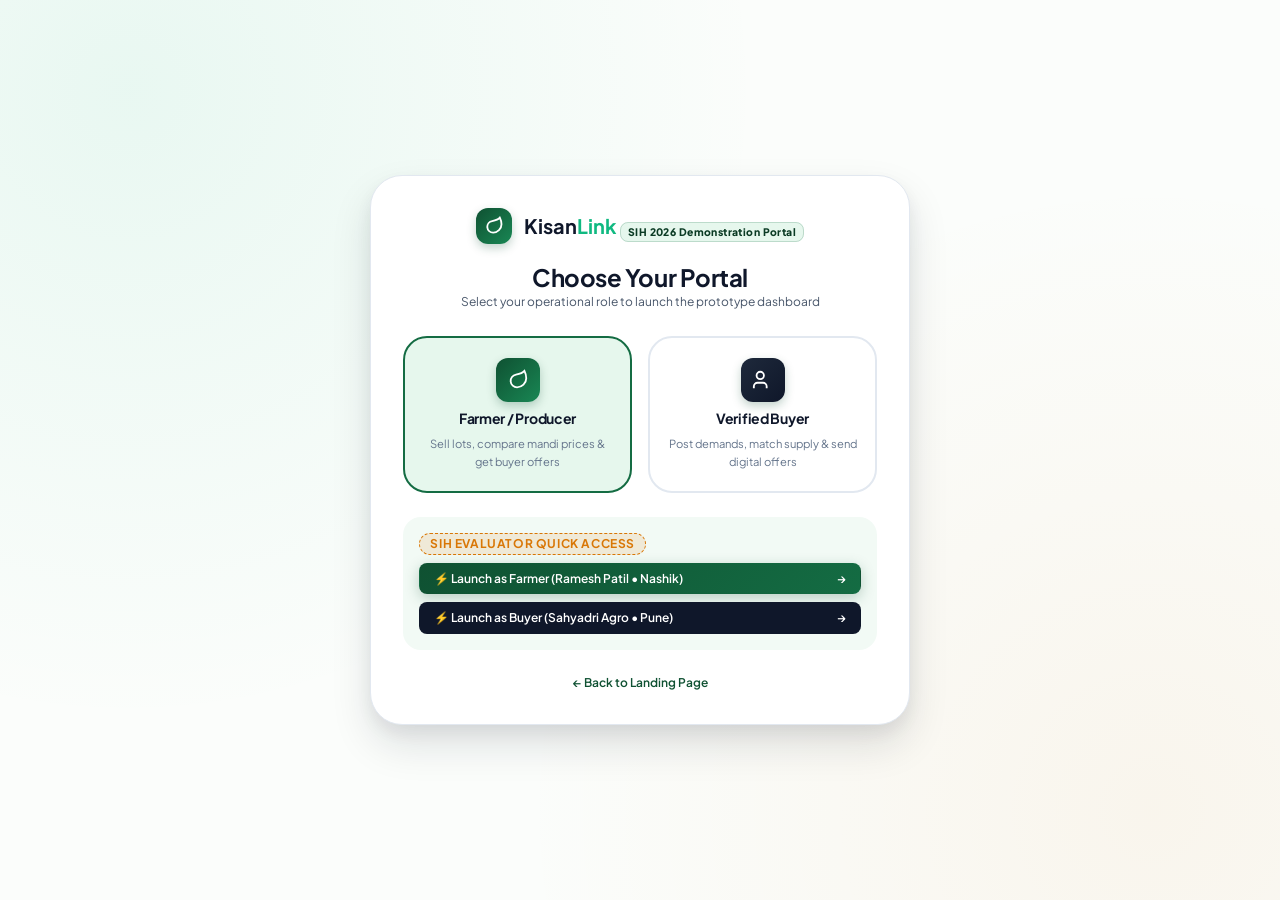
==== frontend/pages/auth.html @ 8001519c "Build farmer and buyer frontend dashboards" ====
<!DOCTYPE html>
<html lang="en">
<head>
  <meta charset="UTF-8">
  <meta name="viewport" content="width=device-width, initial-scale=1.0">
  <meta name="description" content="KisanLink Portal Access — Role Entry and Authentication for Farmers, Buyers, and FPOs.">
  <title>Access Portal — KisanLink | SIH 2026</title>

  <!-- Google Fonts -->
  <link rel="preconnect" href="https://fonts.googleapis.com">
  <link rel="preconnect" href="https://fonts.gstatic.com" crossorigin>
  <link href="https://fonts.googleapis.com/css2?family=JetBrains+Mono:wght@400;600;700&family=Plus+Jakarta+Sans:wght@400;500;600;700;800&display=swap" rel="stylesheet">

  <!-- Core Stylesheets -->
  <link rel="stylesheet" href="../css/style.css">
  <link rel="stylesheet" href="../css/components.css">
  <link rel="stylesheet" href="../css/responsive.css">
  <style>
    .auth-page-wrapper {
      min-height: 100vh;
      display: flex;
      align-items: center;
      justify-content: center;
      padding: var(--space-6);
      background: radial-gradient(circle at 10% 10%, rgba(16, 185, 129, 0.08) 0%, transparent 45%),
                  radial-gradient(circle at 90% 90%, rgba(217, 119, 6, 0.06) 0%, transparent 45%),
                  var(--bg-page);
    }
    .auth-card {
      background-color: #FFFFFF;
      border: 1px solid var(--color-slate-200);
      border-radius: var(--radius-2xl);
      max-width: 540px;
      width: 100%;
      padding: var(--space-8);
      box-shadow: var(--shadow-xl);
    }
    .role-grid-auth {
      display: grid;
      grid-template-columns: 1fr 1fr;
      gap: var(--space-4);
      margin: var(--space-6) 0;
    }
    .role-auth-btn {
      border: 2px solid var(--color-slate-200);
      border-radius: var(--radius-xl);
      padding: var(--space-5) var(--space-4);
      text-align: center;
      cursor: pointer;
      background-color: #FFFFFF;
      transition: all var(--transition-base);
      display: flex;
      flex-direction: column;
      align-items: center;
      gap: var(--space-2);
      text-decoration: none;
      color: inherit;
    }
    .role-auth-btn:hover {
      border-color: var(--color-primary-500);
      background-color: var(--color-primary-50);
      transform: translateY(-2px);
      box-shadow: var(--shadow-sm);
    }
    .role-auth-btn.active {
      border-color: var(--color-primary-600);
      background-color: var(--color-primary-100);
    }
  </style>
</head>
<body>

  <div class="auth-page-wrapper">
    <div class="auth-card">
      <div class="text-center" style="margin-bottom: var(--space-6);">
        <a href="../index.html" class="brand-logo" style="justify-content: center; margin-bottom: var(--space-2);">
          <div class="brand-icon-wrapper" style="width: 36px; height: 36px;">
            <svg width="20" height="20" viewBox="0 0 24 24" fill="none" stroke="currentColor" stroke-width="2.2">
              <path d="M11 20A7 7 0 0 1 9.8 6.1C15.5 5 17 4.48 19 2c1 2 2 4.18 2 8 0 5.5-4.78 10-10 10Z"/>
            </svg>
          </div>
          <span>Kisan<span class="text-emerald">Link</span></span>
        </a>
        <span class="brand-badge">SIH 2026 Demonstration Portal</span>
        <h1 style="font-size: var(--text-2xl); font-weight: var(--weight-bold); margin-top: var(--space-3);">Choose Your Portal</h1>
        <p style="font-size: var(--text-xs); color: var(--color-slate-600);">Select your operational role to launch the prototype dashboard</p>
      </div>

      <div class="role-grid-auth">
        <!-- Farmer Role -->
        <a href="farmer.html" class="role-auth-btn active">
          <div class="brand-icon-wrapper" style="width: 44px; height: 44px;">
            <svg width="22" height="22" viewBox="0 0 24 24" fill="none" stroke="currentColor" stroke-width="2">
              <path d="M11 20A7 7 0 0 1 9.8 6.1C15.5 5 17 4.48 19 2c1 2 2 4.18 2 8 0 5.5-4.78 10-10 10Z"/>
            </svg>
          </div>
          <h3 style="font-size: var(--text-sm); font-weight: var(--weight-bold);">Farmer / Producer</h3>
          <p style="font-size: 0.7rem; color: var(--color-slate-500);">Sell lots, compare mandi prices & get buyer offers</p>
        </a>

        <!-- Buyer Role -->
        <a href="buyer.html" class="role-auth-btn">
          <div class="brand-icon-wrapper" style="width: 44px; height: 44px; background: linear-gradient(135deg, #1E293B 0%, #0F172A 100%);">
            <svg width="22" height="22" viewBox="0 0 24 24" fill="none" stroke="currentColor" stroke-width="2">
              <path d="M16 21v-2a4 4 0 0 0-4-4H6a4 4 0 0 0-4 4v2"/>
              <circle cx="9" cy="7" r="4"/>
            </svg>
          </div>
          <h3 style="font-size: var(--text-sm); font-weight: var(--weight-bold);">Verified Buyer</h3>
          <p style="font-size: 0.7rem; color: var(--color-slate-500);">Post demands, match supply & send digital offers</p>
        </a>
      </div>

      <!-- Quick Demo Access Banner -->
      <div style="background-color: var(--color-primary-50); border: 1px solid var(--color-primary-200); border-radius: var(--radius-lg); padding: var(--space-4); margin-bottom: var(--space-6);">
        <div class="flex items-center gap-2" style="margin-bottom: var(--space-2);">
          <span class="badge badge-demo">SIH Evaluator Quick Access</span>
        </div>
        <div class="flex flex-col gap-2">
          <a href="farmer.html" class="btn btn-primary btn-sm" style="width: 100%; justify-content: space-between;">
            <span>⚡ Launch as Farmer (Ramesh Patil • Nashik)</span>
            <span>→</span>
          </a>
          <a href="buyer.html" class="btn btn-secondary btn-sm" style="width: 100%; justify-content: space-between;">
            <span>⚡ Launch as Buyer (Sahyadri Agro • Pune)</span>
            <span>→</span>
          </a>
        </div>
      </div>

      <div class="text-center" style="font-size: var(--text-xs); color: var(--color-slate-500);">
        <a href="../index.html" style="color: var(--color-primary-700); font-weight: var(--weight-semibold);">← Back to Landing Page</a>
      </div>
    </div>
  </div>

</body>
</html>
---- frontend/css/style.css ----
/* ==========================================================================
   KISANLINK DESIGN SYSTEM & GLOBAL STYLES
   SIH 2026 — PS SIH26132: Market Linkages & Price Discovery
   A modern, accessible, and high-performance AgriTech design system
   ========================================================================== */

/* --------------------------------------------------------------------------
   1. CSS Custom Properties / Design Tokens
   -------------------------------------------------------------------------- */
:root {
  /* Brand Palette: Deep Forest, Vibrant Emerald & Agri Accents */
  --color-primary-900: #062416;
  --color-primary-800: #0B3B24;
  --color-primary-700: #0F5132;
  --color-primary-600: #146C43;
  --color-primary-500: #198754;
  --color-primary-400: #2BB673;
  --color-primary-300: #6EE7B7;
  --color-primary-100: #E6F7ED;
  --color-primary-50:  #F2FAF5;

  /* Accent & Status Colors */
  --color-accent-emerald: #10B981;
  --color-accent-leaf: #34D399;
  --color-accent-amber: #D97706;
  --color-accent-amber-light: #FEF3C7;
  --color-accent-sky: #0284C7;
  --color-accent-sky-light: #E0F2FE;
  --color-accent-rose: #E11D48;
  --color-accent-rose-light: #FFE4E6;

  /* Neutrals & Slate Scale */
  --color-slate-950: #0A0F1D;
  --color-slate-900: #0F172A;
  --color-slate-800: #1E293B;
  --color-slate-700: #334155;
  --color-slate-600: #475569;
  --color-slate-500: #64748B;
  --color-slate-400: #94A3B8;
  --color-slate-300: #CBD5E1;
  --color-slate-200: #E2E8F0;
  --color-slate-100: #F1F5F9;
  --color-slate-50:  #F8FAFC;

  /* Backgrounds & Surfaces */
  --bg-page: #FBFDFB;
  --bg-surface: #FFFFFF;
  --bg-surface-subtle: #F4F7F4;
  --bg-surface-elevated: #FFFFFF;
  --bg-dark-hero: #071D13;
  --bg-dark-card: #0D2C1E;

  /* Typography */
  --font-sans: 'Plus Jakarta Sans', 'Inter', -apple-system, BlinkMacSystemFont, 'Segoe UI', Roboto, sans-serif;
  --font-mono: 'JetBrains Mono', 'Fira Code', 'Courier New', monospace;

  /* Type Scale */
  --text-xs:   0.75rem;     /* 12px */
  --text-sm:   0.875rem;    /* 14px */
  --text-base: 1rem;        /* 16px */
  --text-lg:   1.125rem;    /* 18px */
  --text-xl:   1.25rem;     /* 20px */
  --text-2xl:  1.5rem;      /* 24px */
  --text-3xl:  1.875rem;    /* 30px */
  --text-4xl:  2.25rem;     /* 36px */
  --text-5xl:  3rem;        /* 48px */
  --text-6xl:  3.75rem;     /* 60px */

  /* Line Heights */
  --leading-tight: 1.15;
  --leading-snug: 1.3;
  --leading-normal: 1.5;
  --leading-relaxed: 1.65;

  /* Font Weights */
  --weight-regular: 400;
  --weight-medium: 500;
  --weight-semibold: 600;
  --weight-bold: 700;
  --weight-extrabold: 800;

  /* Spacing Scale */
  --space-1: 0.25rem;  /* 4px */
  --space-2: 0.5rem;   /* 8px */
  --space-3: 0.75rem;  /* 12px */
  --space-4: 1rem;     /* 16px */
  --space-5: 1.25rem;  /* 20px */
  --space-6: 1.5rem;   /* 24px */
  --space-8: 2rem;     /* 32px */
  --space-10: 2.5rem;  /* 40px */
  --space-12: 3rem;    /* 48px */
  --space-16: 4rem;    /* 64px */
  --space-20: 5rem;    /* 80px */
  --space-24: 6rem;    /* 96px */

  /* Border Radii */
  --radius-xs: 4px;
  --radius-sm: 8px;
  --radius-md: 12px;
  --radius-lg: 18px;
  --radius-xl: 24px;
  --radius-2xl: 32px;
  --radius-full: 9999px;

  /* Elevation & Shadows */
  --shadow-xs: 0 1px 2px rgba(15, 23, 42, 0.04);
  --shadow-sm: 0 2px 4px rgba(15, 23, 42, 0.06), 0 1px 2px rgba(15, 23, 42, 0.04);
  --shadow-md: 0 4px 12px rgba(15, 23, 42, 0.08), 0 2px 4px rgba(15, 23, 42, 0.04);
  --shadow-lg: 0 12px 28px rgba(15, 23, 42, 0.09), 0 4px 10px rgba(15, 23, 42, 0.05);
  --shadow-xl: 0 20px 40px rgba(15, 23, 42, 0.12), 0 8px 16px rgba(15, 23, 42, 0.06);
  --shadow-glow: 0 0 25px rgba(16, 185, 129, 0.22);
  --shadow-glow-amber: 0 0 25px rgba(217, 119, 6, 0.2);

  /* Transitions */
  --transition-fast: 150ms cubic-bezier(0.4, 0, 0.2, 1);
  --transition-base: 250ms cubic-bezier(0.4, 0, 0.2, 1);
  --transition-smooth: 350ms cubic-bezier(0.16, 1, 0.3, 1);
  --transition-spring: 500ms cubic-bezier(0.34, 1.56, 0.64, 1);

  /* Layout */
  --container-max-w: 1240px;
  --nav-height: 76px;
}

/* --------------------------------------------------------------------------
   2. Modern Reset & Box Sizing
   -------------------------------------------------------------------------- */
*, *::before, *::after {
  box-sizing: border-box;
  margin: 0;
  padding: 0;
}

html {
  font-size: 16px;
  scroll-behavior: smooth;
  -webkit-text-size-adjust: 100%;
  -webkit-font-smoothing: antialiased;
  -moz-osx-font-smoothing: grayscale;
}

body {
  font-family: var(--font-sans);
  font-size: var(--text-base);
  line-height: var(--leading-normal);
  color: var(--color-slate-800);
  background-color: var(--bg-page);
  min-height: 100vh;
  overflow-x: hidden;
  position: relative;
}

/* --------------------------------------------------------------------------
   3. Accessible Typography
   -------------------------------------------------------------------------- */
h1, h2, h3, h4, h5, h6 {
  font-family: var(--font-sans);
  font-weight: var(--weight-bold);
  color: var(--color-slate-900);
  line-height: var(--leading-tight);
  letter-spacing: -0.02em;
}

h1 { font-size: clamp(2.25rem, 4vw + 1rem, 3.75rem); }
h2 { font-size: clamp(1.75rem, 3vw + 0.5rem, 2.5rem); }
h3 { font-size: clamp(1.35rem, 2vw + 0.3rem, 1.75rem); }
h4 { font-size: var(--text-xl); }
h5 { font-size: var(--text-lg); }
h6 { font-size: var(--text-base); }

p {
  color: var(--color-slate-600);
  line-height: var(--leading-relaxed);
}

a {
  color: var(--color-primary-700);
  text-decoration: none;
  transition: color var(--transition-fast);
}

a:hover {
  color: var(--color-primary-500);
}

img, svg {
  display: block;
  max-width: 100%;
  height: auto;
}

button, input, select, textarea {
  font: inherit;
  color: inherit;
}

button {
  cursor: pointer;
  border: none;
  background: none;
}

ul, ol {
  list-style: none;
}

/* --------------------------------------------------------------------------
   4. Layout Primitives
   -------------------------------------------------------------------------- */
.container {
  width: 100%;
  max-width: var(--container-max-w);
  margin-left: auto;
  margin-right: auto;
  padding-left: var(--space-6);
  padding-right: var(--space-6);
}

.section {
  padding-top: var(--space-20);
  padding-bottom: var(--space-20);
  position: relative;
}

.section-header {
  text-align: center;
  max-width: 680px;
  margin: 0 auto var(--space-12) auto;
}

.section-header.text-left {
  text-align: left;
  margin-left: 0;
}

.section-tag {
  display: inline-flex;
  align-items: center;
  gap: var(--space-2);
  padding: 0.35rem 0.85rem;
  background-color: var(--color-primary-100);
  color: var(--color-primary-800);
  font-size: var(--text-xs);
  font-weight: var(--weight-bold);
  text-transform: uppercase;
  letter-spacing: 0.08em;
  border-radius: var(--radius-full);
  margin-bottom: var(--space-3);
  border: 1px solid rgba(20, 108, 67, 0.15);
}

.section-title {
  margin-bottom: var(--space-4);
  color: var(--color-slate-900);
}

.section-subtitle {
  font-size: var(--text-lg);
  color: var(--color-slate-600);
  line-height: var(--leading-relaxed);
}

/* --------------------------------------------------------------------------
   5. Utility Helpers & Grid Systems
   -------------------------------------------------------------------------- */
.flex { display: flex; }
.inline-flex { display: inline-flex; }
.flex-col { flex-direction: column; }
.items-center { align-items: center; }
.items-start { align-items: flex-start; }
.justify-between { justify-content: space-between; }
.justify-center { justify-content: center; }
.justify-end { justify-content: flex-end; }
.flex-wrap { flex-wrap: wrap; }
.gap-1 { gap: var(--space-1); }
.gap-2 { gap: var(--space-2); }
.gap-3 { gap: var(--space-3); }
.gap-4 { gap: var(--space-4); }
.gap-6 { gap: var(--space-6); }
.gap-8 { gap: var(--space-8); }

.grid { display: grid; }
.grid-cols-2 { grid-template-columns: repeat(2, minmax(0, 1fr)); }
.grid-cols-3 { grid-template-columns: repeat(3, minmax(0, 1fr)); }
.grid-cols-4 { grid-template-columns: repeat(4, minmax(0, 1fr)); }

.text-center { text-align: center; }
.text-left { text-align: left; }
.text-right { text-align: right; }

.font-mono { font-family: var(--font-mono); }
.font-medium { font-weight: var(--weight-medium); }
.font-semibold { font-weight: var(--weight-semibold); }
.font-bold { font-weight: var(--weight-bold); }

.text-emerald { color: var(--color-accent-emerald); }
.text-amber { color: var(--color-accent-amber); }
.text-sky { color: var(--color-accent-sky); }
.text-slate { color: var(--color-slate-500); }
.text-primary { color: var(--color-primary-700); }

.sr-only {
  position: absolute;
  width: 1px;
  height: 1px;
  padding: 0;
  margin: -1px;
  overflow: hidden;
  clip: rect(0, 0, 0, 0);
  white-space: nowrap;
  border-width: 0;
}

/* --------------------------------------------------------------------------
   6. Animation & Reveal Utilities
   -------------------------------------------------------------------------- */
.reveal-init {
  opacity: 0;
  transform: translateY(24px);
  transition: opacity 0.65s cubic-bezier(0.16, 1, 0.3, 1), transform 0.65s cubic-bezier(0.16, 1, 0.3, 1);
}

.reveal-visible {
  opacity: 1;
  transform: translateY(0);
}

.reveal-delay-1 { transition-delay: 100ms; }
.reveal-delay-2 { transition-delay: 200ms; }
.reveal-delay-3 { transition-delay: 300ms; }
.reveal-delay-4 { transition-delay: 400ms; }

/* Pulse Indicator */
.pulse-dot {
  width: 8px;
  height: 8px;
  border-radius: 50%;
  background-color: var(--color-accent-emerald);
  position: relative;
  display: inline-block;
}

.pulse-dot::after {
  content: '';
  position: absolute;
  top: -3px;
  left: -3px;
  right: -3px;
  bottom: -3px;
  border-radius: 50%;
  background-color: var(--color-accent-emerald);
  opacity: 0.5;
  animation: pulseAnimation 2s infinite ease-out;
}

@keyframes pulseAnimation {
  0% { transform: scale(1); opacity: 0.6; }
  70% { transform: scale(2.2); opacity: 0; }
  100% { transform: scale(2.2); opacity: 0; }
}

/* Background Atmospheric Gradients */
.bg-gradient-subtle {
  background: radial-gradient(circle at 10% 10%, rgba(16, 185, 129, 0.05) 0%, transparent 40%),
              radial-gradient(circle at 90% 80%, rgba(217, 119, 6, 0.04) 0%, transparent 40%),
              var(--bg-page);
}

.bg-dark-pattern {
  background-color: var(--bg-dark-hero);
  background-image: 
    radial-gradient(circle at 20% 30%, rgba(16, 185, 129, 0.12) 0%, transparent 50%),
    radial-gradient(circle at 80% 70%, rgba(43, 182, 115, 0.08) 0%, transparent 50%),
    linear-gradient(180deg, rgba(7, 29, 19, 0.95) 0%, rgba(6, 36, 22, 1) 100%);
  color: #FFFFFF;
}

/* --------------------------------------------------------------------------
   7. Accessibility: Reduced Motion
   -------------------------------------------------------------------------- */
@media (prefers-reduced-motion: reduce) {
  *, *::before, *::after {
    animation-duration: 0.01ms !important;
    animation-iteration-count: 1 !important;
    transition-duration: 0.01ms !important;
    scroll-behavior: auto !important;
  }
  .reveal-init {
    opacity: 1 !important;
    transform: none !important;
  }
}
---- frontend/css/components.css ----
/* ==========================================================================
   KISANLINK COMPONENT STYLES
   SIH 2026 — PS SIH26132: Market Linkages & Price Discovery
   Premium AgriTech Components: Cards, Buttons, Tables, Accordions, Toasts
   ========================================================================== */

/* --------------------------------------------------------------------------
   1. Navigation Bar
   -------------------------------------------------------------------------- */
.navbar-header {
  position: fixed;
  top: 0;
  left: 0;
  right: 0;
  height: var(--nav-height);
  background-color: rgba(251, 253, 251, 0.88);
  backdrop-filter: blur(12px);
  -webkit-backdrop-filter: blur(12px);
  border-bottom: 1px solid rgba(15, 23, 42, 0.06);
  z-index: 1000;
  transition: all var(--transition-base);
}

.navbar-header.scrolled {
  background-color: rgba(255, 255, 255, 0.96);
  box-shadow: var(--shadow-sm);
  border-bottom-color: rgba(15, 23, 42, 0.08);
}

.nav-container {
  display: flex;
  align-items: center;
  justify-content: space-between;
  height: 100%;
}

.brand-logo {
  display: inline-flex;
  align-items: center;
  gap: var(--space-3);
  text-decoration: none;
  font-weight: var(--weight-bold);
  font-size: var(--text-xl);
  color: var(--color-slate-900);
}

.brand-icon-wrapper {
  width: 40px;
  height: 40px;
  border-radius: var(--radius-md);
  background: linear-gradient(135deg, var(--color-primary-700) 0%, var(--color-primary-500) 100%);
  display: flex;
  align-items: center;
  justify-content: center;
  color: #FFFFFF;
  box-shadow: 0 4px 10px rgba(15, 81, 50, 0.25);
}

.brand-badge {
  font-size: 0.65rem;
  font-weight: var(--weight-extrabold);
  padding: 0.15rem 0.45rem;
  background-color: var(--color-primary-100);
  color: var(--color-primary-800);
  border-radius: var(--radius-sm);
  letter-spacing: 0.04em;
  border: 1px solid rgba(20, 108, 67, 0.2);
}

.nav-links {
  display: flex;
  align-items: center;
  gap: var(--space-8);
}

.nav-link {
  font-size: var(--text-sm);
  font-weight: var(--weight-medium);
  color: var(--color-slate-700);
  padding: var(--space-2) 0;
  position: relative;
  transition: color var(--transition-fast);
}

.nav-link:hover,
.nav-link.active {
  color: var(--color-primary-700);
}

.nav-link.active::after {
  content: '';
  position: absolute;
  bottom: -2px;
  left: 0;
  right: 0;
  height: 2px;
  background-color: var(--color-primary-600);
  border-radius: var(--radius-full);
}

.nav-actions {
  display: flex;
  align-items: center;
  gap: var(--space-3);
}

.nav-toggle-btn {
  display: none;
  width: 42px;
  height: 42px;
  border-radius: var(--radius-sm);
  background-color: var(--color-slate-100);
  color: var(--color-slate-800);
  align-items: center;
  justify-content: center;
}

/* --------------------------------------------------------------------------
   2. Buttons
   -------------------------------------------------------------------------- */
.btn {
  display: inline-flex;
  align-items: center;
  justify-content: center;
  gap: var(--space-2);
  font-family: var(--font-sans);
  font-size: var(--text-sm);
  font-weight: var(--weight-semibold);
  padding: 0.65rem 1.35rem;
  border-radius: var(--radius-md);
  text-decoration: none;
  transition: all var(--transition-base);
  line-height: 1.25;
  white-space: nowrap;
  border: 1px solid transparent;
}

.btn:focus-visible {
  outline: 2px solid var(--color-primary-500);
  outline-offset: 2px;
}

.btn-primary {
  background: linear-gradient(135deg, var(--color-primary-700) 0%, var(--color-primary-600) 100%);
  color: #FFFFFF;
  box-shadow: 0 4px 14px rgba(15, 81, 50, 0.25);
}

.btn-primary:hover {
  background: linear-gradient(135deg, var(--color-primary-600) 0%, var(--color-primary-500) 100%);
  color: #FFFFFF;
  transform: translateY(-1px);
  box-shadow: 0 6px 18px rgba(15, 81, 50, 0.32);
}

.btn-secondary {
  background-color: var(--color-slate-900);
  color: #FFFFFF;
}

.btn-secondary:hover {
  background-color: var(--color-slate-800);
  color: #FFFFFF;
  transform: translateY(-1px);
}

.btn-outline {
  background-color: transparent;
  border-color: var(--color-slate-300);
  color: var(--color-slate-800);
}

.btn-outline:hover {
  border-color: var(--color-primary-600);
  color: var(--color-primary-700);
  background-color: var(--color-primary-50);
}

.btn-outline-white {
  background-color: rgba(255, 255, 255, 0.08);
  border-color: rgba(255, 255, 255, 0.25);
  color: #FFFFFF;
}

.btn-outline-white:hover {
  background-color: rgba(255, 255, 255, 0.18);
  border-color: #FFFFFF;
  color: #FFFFFF;
}

.btn-ghost {
  background-color: transparent;
  color: var(--color-primary-700);
  padding: 0.5rem 0.75rem;
}

.btn-ghost:hover {
  background-color: var(--color-primary-50);
  color: var(--color-primary-800);
}

.btn-lg {
  font-size: var(--text-base);
  padding: 0.85rem 1.75rem;
  border-radius: var(--radius-lg);
}

.btn-sm {
  font-size: var(--text-xs);
  padding: 0.45rem 0.85rem;
  border-radius: var(--radius-sm);
}

.btn-icon {
  width: 36px;
  height: 36px;
  padding: 0;
  border-radius: var(--radius-sm);
}

/* --------------------------------------------------------------------------
   3. Badges, Tags & Chips
   -------------------------------------------------------------------------- */
.badge {
  display: inline-flex;
  align-items: center;
  gap: var(--space-1);
  font-size: var(--text-xs);
  font-weight: var(--weight-semibold);
  padding: 0.25rem 0.65rem;
  border-radius: var(--radius-full);
  line-height: 1;
}

.badge-success {
  background-color: var(--color-primary-100);
  color: var(--color-primary-800);
  border: 1px solid rgba(20, 108, 67, 0.2);
}

.badge-amber {
  background-color: var(--color-accent-amber-light);
  color: #92400E;
  border: 1px solid rgba(217, 119, 6, 0.25);
}

.badge-sky {
  background-color: var(--color-accent-sky-light);
  color: #0369A1;
  border: 1px solid rgba(2, 132, 199, 0.25);
}

.badge-slate {
  background-color: var(--color-slate-100);
  color: var(--color-slate-700);
  border: 1px solid var(--color-slate-200);
}

.badge-demo {
  background-color: rgba(217, 119, 6, 0.12);
  color: var(--color-accent-amber);
  border: 1px dashed var(--color-accent-amber);
  font-weight: var(--weight-bold);
  text-transform: uppercase;
  letter-spacing: 0.05em;
}

.badge-verified {
  background-color: rgba(16, 185, 129, 0.12);
  color: var(--color-primary-700);
  border: 1px solid rgba(16, 185, 129, 0.3);
}

/* --------------------------------------------------------------------------
   4. Surface Cards
   -------------------------------------------------------------------------- */
.card-surface {
  background-color: var(--bg-surface);
  border-radius: var(--radius-lg);
  border: 1px solid var(--color-slate-200);
  padding: var(--space-6);
  box-shadow: var(--shadow-sm);
  transition: transform var(--transition-base), box-shadow var(--transition-base), border-color var(--transition-base);
}

.card-surface:hover {
  box-shadow: var(--shadow-md);
  border-color: var(--color-slate-300);
}

.card-elevated {
  background-color: var(--bg-surface);
  border-radius: var(--radius-xl);
  border: 1px solid rgba(15, 23, 42, 0.06);
  padding: var(--space-8);
  box-shadow: var(--shadow-lg);
}

.card-dark {
  background-color: var(--bg-dark-card);
  border-radius: var(--radius-xl);
  border: 1px solid rgba(255, 255, 255, 0.1);
  padding: var(--space-8);
  color: #FFFFFF;
}

/* --------------------------------------------------------------------------
   5. Hero Section & Interactive Flow Visual
   -------------------------------------------------------------------------- */
.hero-section {
  padding-top: calc(var(--nav-height) + var(--space-12));
  padding-bottom: var(--space-16);
  position: relative;
  overflow: hidden;
}

.hero-grid {
  display: grid;
  grid-template-columns: 1.15fr 0.85fr;
  gap: var(--space-10);
  align-items: center;
}

.hero-content {
  max-width: 640px;
}

.hero-pill {
  display: inline-flex;
  align-items: center;
  gap: var(--space-2);
  padding: 0.35rem 0.95rem;
  background-color: var(--color-primary-100);
  color: var(--color-primary-800);
  border-radius: var(--radius-full);
  font-size: var(--text-xs);
  font-weight: var(--weight-bold);
  margin-bottom: var(--space-6);
  border: 1px solid rgba(20, 108, 67, 0.2);
}

.hero-title {
  font-size: clamp(2.4rem, 4vw + 0.5rem, 3.6rem);
  font-weight: var(--weight-extrabold);
  line-height: 1.12;
  color: var(--color-slate-950);
  margin-bottom: var(--space-5);
  letter-spacing: -0.03em;
}

.hero-title-highlight {
  background: linear-gradient(135deg, var(--color-primary-700) 0%, var(--color-accent-emerald) 100%);
  -webkit-background-clip: text;
  -webkit-text-fill-color: transparent;
}

.hero-desc {
  font-size: var(--text-lg);
  color: var(--color-slate-600);
  line-height: var(--leading-relaxed);
  margin-bottom: var(--space-8);
}

.hero-cta-group {
  display: flex;
  align-items: center;
  gap: var(--space-4);
  flex-wrap: wrap;
  margin-bottom: var(--space-8);
}

.hero-badges-group {
  display: flex;
  align-items: center;
  gap: var(--space-6);
  padding-top: var(--space-6);
  border-top: 1px solid var(--color-slate-200);
}

.hero-badge-item {
  display: flex;
  align-items: center;
  gap: var(--space-2);
  font-size: var(--text-xs);
  color: var(--color-slate-600);
  font-weight: var(--weight-medium);
}

/* Value Chain Flow Visual in Hero */
.hero-visual-card {
  background: linear-gradient(180deg, #FFFFFF 0%, #F9FAF7 100%);
  border: 1px solid var(--color-slate-200);
  border-radius: var(--radius-2xl);
  padding: var(--space-6);
  box-shadow: var(--shadow-xl);
  position: relative;
}

.flow-node-list {
  display: flex;
  flex-direction: column;
  gap: var(--space-3);
  position: relative;
}

.flow-node-list::before {
  content: '';
  position: absolute;
  left: 27px;
  top: 36px;
  bottom: 36px;
  width: 2px;
  background: repeating-linear-gradient(to bottom, var(--color-primary-400), var(--color-primary-400) 6px, transparent 6px, transparent 12px);
  z-index: 1;
}

.flow-node-item {
  display: flex;
  align-items: flex-start;
  gap: var(--space-4);
  padding: var(--space-3) var(--space-4);
  background-color: #FFFFFF;
  border-radius: var(--radius-md);
  border: 1px solid var(--color-slate-200);
  position: relative;
  z-index: 2;
  transition: transform var(--transition-base), border-color var(--transition-base), box-shadow var(--transition-base);
}

.flow-node-item:hover,
.flow-node-item.node-active {
  border-color: var(--color-primary-500);
  box-shadow: 0 4px 12px rgba(15, 81, 50, 0.1);
  transform: translateX(4px);
}

.flow-node-icon {
  width: 38px;
  height: 38px;
  border-radius: 50%;
  background-color: var(--color-primary-100);
  color: var(--color-primary-700);
  display: flex;
  align-items: center;
  justify-content: center;
  flex-shrink: 0;
  font-weight: var(--weight-bold);
  font-size: var(--text-sm);
}

.flow-node-item.node-active .flow-node-icon {
  background: linear-gradient(135deg, var(--color-primary-700) 0%, var(--color-primary-500) 100%);
  color: #FFFFFF;
}

.flow-node-text h4 {
  font-size: var(--text-sm);
  font-weight: var(--weight-bold);
  color: var(--color-slate-900);
  margin-bottom: 2px;
}

.flow-node-text p {
  font-size: var(--text-xs);
  color: var(--color-slate-500);
  line-height: var(--leading-normal);
}

/* --------------------------------------------------------------------------
   6. Live Commodity Demo Ticker
   -------------------------------------------------------------------------- */
.ticker-wrapper {
  background-color: var(--color-slate-900);
  color: #FFFFFF;
  padding: var(--space-3) 0;
  border-top: 1px solid rgba(255, 255, 255, 0.08);
  border-bottom: 1px solid rgba(255, 255, 255, 0.08);
  overflow: hidden;
}

.ticker-inner {
  display: flex;
  align-items: center;
  justify-content: space-between;
  gap: var(--space-6);
  flex-wrap: wrap;
}

.ticker-label {
  display: flex;
  align-items: center;
  gap: var(--space-2);
  font-size: var(--text-xs);
  font-weight: var(--weight-bold);
  text-transform: uppercase;
  letter-spacing: 0.06em;
  color: var(--color-primary-300);
}

.ticker-items {
  display: flex;
  align-items: center;
  gap: var(--space-6);
  flex-wrap: wrap;
}

.ticker-item {
  display: flex;
  align-items: center;
  gap: var(--space-2);
  font-size: var(--text-xs);
  color: var(--color-slate-300);
}

.ticker-crop {
  font-weight: var(--weight-semibold);
  color: #FFFFFF;
}

.ticker-price {
  font-family: var(--font-mono);
  font-weight: var(--weight-bold);
  color: var(--color-accent-leaf);
}

.ticker-badge {
  font-size: 0.65rem;
  padding: 0.1rem 0.4rem;
  background-color: rgba(255, 255, 255, 0.1);
  border-radius: var(--radius-xs);
  color: var(--color-slate-400);
}

/* --------------------------------------------------------------------------
   7. Problem Section (PS SIH26132 Challenges)
   -------------------------------------------------------------------------- */
.problem-card {
  background-color: #FFFFFF;
  border: 1px solid var(--color-slate-200);
  border-radius: var(--radius-xl);
  padding: var(--space-6);
  transition: all var(--transition-base);
  display: flex;
  flex-direction: column;
  height: 100%;
}

.problem-card:hover {
  border-color: rgba(225, 29, 72, 0.35);
  box-shadow: 0 8px 24px rgba(225, 29, 72, 0.07);
  transform: translateY(-3px);
}

.problem-icon-wrapper {
  width: 48px;
  height: 48px;
  border-radius: var(--radius-md);
  background-color: var(--color-accent-rose-light);
  color: var(--color-accent-rose);
  display: flex;
  align-items: center;
  justify-content: center;
  margin-bottom: var(--space-4);
}

.problem-card h3 {
  font-size: var(--text-lg);
  margin-bottom: var(--space-2);
  color: var(--color-slate-900);
}

.problem-card p {
  font-size: var(--text-sm);
  color: var(--color-slate-600);
  margin-bottom: var(--space-4);
  flex-grow: 1;
}

.problem-impact-pill {
  font-size: var(--text-xs);
  color: #9F1239;
  font-weight: var(--weight-semibold);
  background-color: rgba(244, 63, 94, 0.08);
  padding: 0.35rem 0.65rem;
  border-radius: var(--radius-sm);
  display: inline-flex;
  align-items: center;
  gap: var(--space-1);
}

/* --------------------------------------------------------------------------
   8. How KisanLink Works Flow
   -------------------------------------------------------------------------- */
.pipeline-grid {
  display: grid;
  grid-template-columns: repeat(3, 1fr);
  gap: var(--space-6);
  position: relative;
}

.step-card {
  background-color: #FFFFFF;
  border: 1px solid var(--color-slate-200);
  border-radius: var(--radius-xl);
  padding: var(--space-6);
  position: relative;
  transition: all var(--transition-base);
}

.step-card:hover {
  border-color: var(--color-primary-500);
  box-shadow: var(--shadow-md);
  transform: translateY(-4px);
}

.step-number {
  position: absolute;
  top: var(--space-5);
  right: var(--space-5);
  font-family: var(--font-mono);
  font-size: var(--text-xs);
  font-weight: var(--weight-bold);
  color: var(--color-primary-700);
  background-color: var(--color-primary-50);
  border: 1px solid var(--color-primary-100);
  padding: 0.2rem 0.55rem;
  border-radius: var(--radius-sm);
}

.step-icon-box {
  width: 46px;
  height: 46px;
  border-radius: var(--radius-md);
  background-color: var(--color-primary-100);
  color: var(--color-primary-800);
  display: flex;
  align-items: center;
  justify-content: center;
  margin-bottom: var(--space-4);
}

.step-card h3 {
  font-size: var(--text-base);
  font-weight: var(--weight-bold);
  margin-bottom: var(--space-2);
}

.step-card p {
  font-size: var(--text-sm);
  color: var(--color-slate-600);
  line-height: var(--leading-relaxed);
}

/* --------------------------------------------------------------------------
   9. Market Intelligence Demo Table
   -------------------------------------------------------------------------- */
.market-intel-wrapper {
  background-color: #FFFFFF;
  border: 1px solid var(--color-slate-200);
  border-radius: var(--radius-2xl);
  box-shadow: var(--shadow-lg);
  overflow: hidden;
}

.market-filter-bar {
  display: flex;
  align-items: center;
  justify-content: space-between;
  padding: var(--space-5) var(--space-6);
  background-color: var(--color-slate-50);
  border-bottom: 1px solid var(--color-slate-200);
  flex-wrap: wrap;
  gap: var(--space-4);
}

.tab-group {
  display: flex;
  align-items: center;
  gap: var(--space-2);
  background-color: var(--color-slate-200);
  padding: 4px;
  border-radius: var(--radius-md);
}

.tab-btn {
  padding: 0.45rem 1rem;
  font-size: var(--text-xs);
  font-weight: var(--weight-semibold);
  border-radius: var(--radius-sm);
  color: var(--color-slate-700);
  transition: all var(--transition-fast);
}

.tab-btn.active {
  background-color: #FFFFFF;
  color: var(--color-primary-800);
  box-shadow: var(--shadow-xs);
}

.table-responsive {
  width: 100%;
  overflow-x: auto;
}

.market-table {
  width: 100%;
  border-collapse: collapse;
  text-align: left;
  font-size: var(--text-sm);
}

.market-table th {
  background-color: #FFFFFF;
  padding: var(--space-4) var(--space-5);
  font-weight: var(--weight-bold);
  color: var(--color-slate-700);
  font-size: var(--text-xs);
  text-transform: uppercase;
  letter-spacing: 0.05em;
  border-bottom: 1px solid var(--color-slate-200);
  white-space: nowrap;
}

.market-table td {
  padding: var(--space-4) var(--space-5);
  border-bottom: 1px solid var(--color-slate-100);
  vertical-align: middle;
}

.market-table tr:hover td {
  background-color: var(--color-primary-50);
}

.price-cell {
  font-family: var(--font-mono);
  font-weight: var(--weight-bold);
  color: var(--color-slate-900);
}

.net-realisation-cell {
  font-family: var(--font-mono);
  font-weight: var(--weight-bold);
  color: var(--color-primary-700);
}

/* --------------------------------------------------------------------------
   10. Smart Recommendation Section (The Hero Feature)
   -------------------------------------------------------------------------- */
.recommendation-container {
  display: grid;
  grid-template-columns: 1fr 1fr;
  gap: var(--space-8);
  align-items: flex-start;
}

.recommendation-card {
  background: linear-gradient(180deg, #FFFFFF 0%, #F5FAF7 100%);
  border: 2px solid var(--color-primary-400);
  border-radius: var(--radius-2xl);
  padding: var(--space-8);
  box-shadow: 0 16px 36px rgba(15, 81, 50, 0.12), var(--shadow-glow);
  position: relative;
}

.best-opp-badge {
  position: absolute;
  top: -14px;
  left: var(--space-8);
  background: linear-gradient(135deg, var(--color-primary-700) 0%, var(--color-primary-500) 100%);
  color: #FFFFFF;
  font-size: var(--text-xs);
  font-weight: var(--weight-extrabold);
  text-transform: uppercase;
  letter-spacing: 0.08em;
  padding: 0.4rem 1.1rem;
  border-radius: var(--radius-full);
  box-shadow: 0 4px 12px rgba(15, 81, 50, 0.35);
  display: inline-flex;
  align-items: center;
  gap: var(--space-1);
}

.rec-header {
  display: flex;
  align-items: flex-start;
  justify-content: space-between;
  margin-top: var(--space-2);
  margin-bottom: var(--space-6);
  padding-bottom: var(--space-5);
  border-bottom: 1px solid var(--color-slate-200);
}

.rec-lot-name {
  font-size: var(--text-xl);
  font-weight: var(--weight-bold);
  color: var(--color-slate-900);
}

.rec-target-market {
  font-size: var(--text-sm);
  color: var(--color-primary-700);
  font-weight: var(--weight-medium);
  margin-top: 2px;
}

.sale-window-badge {
  display: inline-flex;
  flex-direction: column;
  align-items: flex-end;
  padding: 0.35rem 0.85rem;
  background-color: var(--color-primary-100);
  border: 1px solid var(--color-primary-300);
  border-radius: var(--radius-md);
  text-align: right;
}

.sale-window-label {
  font-size: 0.65rem;
  font-weight: var(--weight-bold);
  color: var(--color-primary-700);
  text-transform: uppercase;
}

.sale-window-action {
  font-size: var(--text-sm);
  font-weight: var(--weight-extrabold);
  color: var(--color-primary-900);
}

.breakdown-table {
  display: flex;
  flex-direction: column;
  gap: var(--space-3);
  margin-bottom: var(--space-6);
}

.breakdown-row {
  display: flex;
  align-items: center;
  justify-content: space-between;
  font-size: var(--text-sm);
  padding: var(--space-2) 0;
  border-bottom: 1px dashed var(--color-slate-200);
}

.breakdown-row.highlight-net {
  border-bottom: none;
  background-color: #FFFFFF;
  padding: var(--space-4);
  border-radius: var(--radius-md);
  border: 1px solid var(--color-primary-300);
  box-shadow: var(--shadow-sm);
}

.breakdown-label {
  color: var(--color-slate-600);
}

.breakdown-value {
  font-family: var(--font-mono);
  font-weight: var(--weight-bold);
  color: var(--color-slate-900);
}

.breakdown-value.cost {
  color: var(--color-accent-rose);
}

.breakdown-value.net-amount {
  font-size: var(--text-lg);
  color: var(--color-primary-700);
}

/* "Why this recommendation?" Expandable Drawer */
.explainable-accordion {
  border-top: 1px solid var(--color-slate-200);
  padding-top: var(--space-4);
}

.explainable-trigger {
  width: 100%;
  display: flex;
  align-items: center;
  justify-content: space-between;
  padding: var(--space-3) var(--space-4);
  background-color: var(--color-primary-50);
  border: 1px solid var(--color-primary-200);
  border-radius: var(--radius-md);
  color: var(--color-primary-900);
  font-weight: var(--weight-bold);
  font-size: var(--text-sm);
  transition: all var(--transition-fast);
}

.explainable-trigger:hover {
  background-color: var(--color-primary-100);
}

.explainable-content {
  max-height: 0;
  overflow: hidden;
  transition: max-height 0.4s cubic-bezier(0.16, 1, 0.3, 1), padding 0.3s ease;
  padding: 0 var(--space-4);
  background-color: #FFFFFF;
  border-radius: 0 0 var(--radius-md) var(--radius-md);
}

.explainable-content.expanded {
  max-height: 400px;
  padding: var(--space-4);
  border: 1px solid var(--color-primary-200);
  border-top: none;
}

.explainable-reasons-list {
  display: flex;
  flex-direction: column;
  gap: var(--space-3);
  font-size: var(--text-xs);
}

.reason-item {
  display: flex;
  align-items: flex-start;
  gap: var(--space-2);
  color: var(--color-slate-700);
  line-height: var(--leading-normal);
}

.reason-icon {
  color: var(--color-accent-emerald);
  flex-shrink: 0;
  margin-top: 2px;
}

/* --------------------------------------------------------------------------
   11. Buyer Matching Section
   -------------------------------------------------------------------------- */
.buyer-matching-grid {
  display: grid;
  grid-template-columns: repeat(3, 1fr);
  gap: var(--space-6);
}

.buyer-card {
  background-color: #FFFFFF;
  border: 1px solid var(--color-slate-200);
  border-radius: var(--radius-xl);
  padding: var(--space-6);
  position: relative;
  transition: all var(--transition-base);
}

.buyer-card:hover {
  border-color: var(--color-primary-500);
  box-shadow: var(--shadow-lg);
  transform: translateY(-4px);
}

.buyer-card-header {
  display: flex;
  align-items: flex-start;
  justify-content: space-between;
  margin-bottom: var(--space-4);
}

.buyer-name-group h3 {
  font-size: var(--text-base);
  font-weight: var(--weight-bold);
}

.buyer-category {
  font-size: var(--text-xs);
  color: var(--color-slate-500);
}

.match-score-badge {
  display: inline-flex;
  align-items: center;
  justify-content: center;
  width: 48px;
  height: 48px;
  border-radius: 50%;
  background: conic-gradient(var(--color-accent-emerald) calc(var(--score) * 1%), var(--color-slate-200) 0);
  position: relative;
}

.match-score-inner {
  width: 40px;
  height: 40px;
  border-radius: 50%;
  background-color: #FFFFFF;
  display: flex;
  align-items: center;
  justify-content: center;
  font-family: var(--font-mono);
  font-size: var(--text-xs);
  font-weight: var(--weight-extrabold);
  color: var(--color-slate-900);
}

.buyer-factors-list {
  display: flex;
  flex-direction: column;
  gap: var(--space-2);
  margin-bottom: var(--space-6);
  padding: var(--space-3) 0;
  border-top: 1px solid var(--color-slate-100);
  border-bottom: 1px solid var(--color-slate-100);
}

.factor-row {
  display: flex;
  align-items: center;
  justify-content: space-between;
  font-size: var(--text-xs);
}

.factor-name {
  color: var(--color-slate-600);
}

.factor-stat {
  font-weight: var(--weight-semibold);
  color: var(--color-slate-800);
}

/* --------------------------------------------------------------------------
   12. Trust & Transparency Pillars
   -------------------------------------------------------------------------- */
.trust-grid {
  display: grid;
  grid-template-columns: repeat(4, 1fr);
  gap: var(--space-6);
}

.trust-pillar-card {
  background-color: #FFFFFF;
  border: 1px solid var(--color-slate-200);
  border-radius: var(--radius-xl);
  padding: var(--space-6);
  text-align: center;
  transition: all var(--transition-base);
}

.trust-pillar-card:hover {
  border-color: var(--color-primary-400);
  box-shadow: var(--shadow-md);
  transform: translateY(-2px);
}

.trust-icon-box {
  width: 52px;
  height: 52px;
  border-radius: var(--radius-lg);
  background-color: var(--color-primary-50);
  color: var(--color-primary-700);
  display: inline-flex;
  align-items: center;
  justify-content: center;
  margin-bottom: var(--space-4);
  border: 1px solid var(--color-primary-100);
}

.trust-pillar-card h3 {
  font-size: var(--text-base);
  margin-bottom: var(--space-2);
}

.trust-pillar-card p {
  font-size: var(--text-xs);
  color: var(--color-slate-600);
  line-height: var(--leading-normal);
}

/* --------------------------------------------------------------------------
   13. Final CTA Banner
   -------------------------------------------------------------------------- */
.cta-banner {
  background: linear-gradient(135deg, var(--color-primary-900) 0%, var(--color-primary-800) 60%, #072B1A 100%);
  border-radius: var(--radius-2xl);
  padding: var(--space-12) var(--space-8);
  color: #FFFFFF;
  text-align: center;
  position: relative;
  overflow: hidden;
  box-shadow: var(--shadow-xl);
}

.cta-banner::before {
  content: '';
  position: absolute;
  top: -50%;
  left: -20%;
  width: 140%;
  height: 200%;
  background: radial-gradient(circle, rgba(16, 185, 129, 0.15) 0%, transparent 60%);
  pointer-events: none;
}

.cta-title {
  color: #FFFFFF;
  font-size: clamp(2rem, 3vw + 1rem, 2.75rem);
  margin-bottom: var(--space-4);
}

.cta-subtitle {
  color: var(--color-primary-100);
  max-width: 580px;
  margin: 0 auto var(--space-8) auto;
  font-size: var(--text-lg);
}

.cta-actions-group {
  display: flex;
  align-items: center;
  justify-content: center;
  gap: var(--space-4);
  flex-wrap: wrap;
}

/* --------------------------------------------------------------------------
   14. Footer
   -------------------------------------------------------------------------- */
.footer-site {
  background-color: var(--color-slate-950);
  color: var(--color-slate-400);
  padding-top: var(--space-16);
  padding-bottom: var(--space-8);
  font-size: var(--text-sm);
  border-top: 1px solid rgba(255, 255, 255, 0.08);
}

.footer-grid {
  display: grid;
  grid-template-columns: 2fr 1fr 1fr 1.5fr;
  gap: var(--space-10);
  margin-bottom: var(--space-12);
}

.footer-brand h3 {
  color: #FFFFFF;
  font-size: var(--text-xl);
  margin-bottom: var(--space-3);
}

.footer-brand p {
  color: var(--color-slate-400);
  font-size: var(--text-sm);
  margin-bottom: var(--space-4);
}

.footer-col h4 {
  color: #FFFFFF;
  font-size: var(--text-sm);
  text-transform: uppercase;
  letter-spacing: 0.05em;
  margin-bottom: var(--space-4);
}

.footer-col ul {
  display: flex;
  flex-direction: column;
  gap: var(--space-2);
}

.footer-col a {
  color: var(--color-slate-400);
  transition: color var(--transition-fast);
}

.footer-col a:hover {
  color: var(--color-primary-300);
}

.footer-bottom {
  display: flex;
  align-items: center;
  justify-content: space-between;
  padding-top: var(--space-6);
  border-top: 1px solid rgba(255, 255, 255, 0.08);
  font-size: var(--text-xs);
  flex-wrap: wrap;
  gap: var(--space-4);
}

/* --------------------------------------------------------------------------
   15. Toast Notification System
   -------------------------------------------------------------------------- */
.toast-container {
  position: fixed;
  bottom: var(--space-6);
  right: var(--space-6);
  z-index: 2000;
  display: flex;
  flex-direction: column;
  gap: var(--space-3);
  pointer-events: none;
}

.toast {
  pointer-events: auto;
  min-width: 280px;
  max-width: 380px;
  padding: var(--space-4) var(--space-5);
  background-color: var(--color-slate-900);
  color: #FFFFFF;
  border-radius: var(--radius-md);
  box-shadow: var(--shadow-lg);
  font-size: var(--text-sm);
  display: flex;
  align-items: center;
  gap: var(--space-3);
  opacity: 0;
  transform: translateY(20px);
  transition: all var(--transition-base);
  border-left: 4px solid var(--color-primary-500);
}

.toast.toast-show {
  opacity: 1;
  transform: translateY(0);
}

.toast-success { border-left-color: var(--color-accent-emerald); }
.toast-info { border-left-color: var(--color-accent-sky); }
.toast-warning { border-left-color: var(--color-accent-amber); }

/* --------------------------------------------------------------------------
   16. Interactive Demo Modal / Role Selector
   -------------------------------------------------------------------------- */
.modal-backdrop {
  position: fixed;
  top: 0;
  left: 0;
  right: 0;
  bottom: 0;
  background-color: rgba(15, 23, 42, 0.6);
  backdrop-filter: blur(4px);
  z-index: 1500;
  display: flex;
  align-items: center;
  justify-content: center;
  padding: var(--space-4);
  opacity: 0;
  visibility: hidden;
  transition: all var(--transition-base);
}

.modal-backdrop.modal-open {
  opacity: 1;
  visibility: visible;
}

.modal-dialog {
  background-color: #FFFFFF;
  border-radius: var(--radius-2xl);
  max-width: 520px;
  width: 100%;
  padding: var(--space-8);
  box-shadow: var(--shadow-xl);
  transform: scale(0.95);
  transition: transform var(--transition-base);
  position: relative;
}

.modal-backdrop.modal-open .modal-dialog {
  transform: scale(1);
}

.modal-close-btn {
  position: absolute;
  top: var(--space-4);
  right: var(--space-4);
  width: 32px;
  height: 32px;
  border-radius: 50%;
  background-color: var(--color-slate-100);
  color: var(--color-slate-600);
  display: flex;
  align-items: center;
  justify-content: center;
  font-size: var(--text-lg);
}

.role-cards-grid {
  display: grid;
  grid-template-columns: 1fr 1fr;
  gap: var(--space-4);
  margin-top: var(--space-6);
}

.role-select-card {
  border: 2px solid var(--color-slate-200);
  border-radius: var(--radius-lg);
  padding: var(--space-5);
  text-align: center;
  transition: all var(--transition-fast);
  cursor: pointer;
}

.role-select-card:hover {
  border-color: var(--color-primary-500);
  background-color: var(--color-primary-50);
}

.role-select-card.active {
  border-color: var(--color-primary-600);
  background-color: var(--color-primary-100);
}

/* --------------------------------------------------------------------------
   17. Skeleton Loader Helper for Async Data UI
   -------------------------------------------------------------------------- */
.skeleton {
  background: linear-gradient(90deg, #E2E8F0 25%, #F1F5F9 50%, #E2E8F0 75%);
  background-size: 200% 100%;
  animation: skeletonPulse 1.5s infinite ease-in-out;
  border-radius: var(--radius-sm);
}

@keyframes skeletonPulse {
  0% { background-position: 200% 0; }
  100% { background-position: -200% 0; }
}
---- frontend/css/responsive.css ----
/* ==========================================================================
   KISANLINK RESPONSIVE STYLES
   SIH 2026 — PS SIH26132: Market Linkages & Price Discovery
   Adaptive media queries for landing page and role dashboards
   ========================================================================== */

/* --------------------------------------------------------------------------
   1. Large Screens & Laptops (Max Width: 1199px)
   -------------------------------------------------------------------------- */
@media (max-width: 1199px) {
  :root {
    --container-max-w: 980px;
  }

  .hero-grid {
    grid-template-columns: 1fr 1fr;
    gap: var(--space-8);
  }

  .pipeline-grid {
    grid-template-columns: repeat(2, 1fr);
  }

  .trust-grid {
    grid-template-columns: repeat(2, 1fr);
  }

  .footer-grid {
    grid-template-columns: 1.5fr 1fr 1fr 1fr;
    gap: var(--space-6);
  }

  .metric-grid {
    grid-template-columns: repeat(2, 1fr);
  }
}

/* --------------------------------------------------------------------------
   2. Tablets & Medium Screens (Max Width: 991px)
   -------------------------------------------------------------------------- */
@media (max-width: 991px) {
  .hero-grid {
    grid-template-columns: 1fr;
    gap: var(--space-8);
  }

  .hero-content {
    max-width: 100%;
    text-align: center;
  }

  .hero-pill {
    margin-left: auto;
    margin-right: auto;
  }

  .hero-cta-group {
    justify-content: center;
  }

  .hero-badges-group {
    justify-content: center;
  }

  .recommendation-container {
    grid-template-columns: 1fr;
  }

  .buyer-matching-grid {
    grid-template-columns: repeat(2, 1fr);
  }

  /* Mobile Navigation Drawer Activation */
  .nav-toggle-btn {
    display: flex;
  }

  .nav-links {
    position: fixed;
    top: var(--nav-height);
    left: 0;
    right: 0;
    background-color: #FFFFFF;
    flex-direction: column;
    padding: var(--space-6);
    gap: var(--space-4);
    box-shadow: var(--shadow-lg);
    border-bottom: 1px solid var(--color-slate-200);
    transform: translateY(-120%);
    opacity: 0;
    visibility: hidden;
    transition: transform var(--transition-base), opacity var(--transition-base), visibility var(--transition-base);
    z-index: 999;
  }

  .nav-links.nav-open {
    transform: translateY(0);
    opacity: 1;
    visibility: visible;
  }

  .nav-link {
    width: 100%;
    text-align: left;
    padding: var(--space-3) 0;
    font-size: var(--text-base);
    border-bottom: 1px solid var(--color-slate-100);
  }

  .nav-actions .btn-sm {
    display: none;
  }

  .footer-grid {
    grid-template-columns: 1fr 1fr;
    gap: var(--space-8);
  }

  /* Dashboard Responsive Collapse */
  .dashboard-sidebar {
    transform: translateX(-100%);
    box-shadow: var(--shadow-xl);
  }

  .dashboard-sidebar.sidebar-open {
    transform: translateX(0);
  }

  .dashboard-main {
    margin-left: 0;
  }

  .sidebar-toggle-btn {
    display: flex;
  }
}

/* --------------------------------------------------------------------------
   3. Mobile Devices & Small Tablets (Max Width: 767px)
   -------------------------------------------------------------------------- */
@media (max-width: 767px) {
  :root {
    --space-20: 3.5rem;
    --space-16: 2.75rem;
    --space-12: 2rem;
  }

  .section {
    padding-top: var(--space-16);
    padding-bottom: var(--space-16);
  }

  .hero-title {
    font-size: 2.2rem;
  }

  .hero-desc {
    font-size: var(--text-base);
  }

  .grid-cols-2,
  .grid-cols-3,
  .grid-cols-4,
  .pipeline-grid,
  .buyer-matching-grid,
  .trust-grid,
  .metric-grid,
  .form-row {
    grid-template-columns: 1fr;
  }

  .dashboard-body {
    padding: var(--space-5) var(--space-4);
    gap: var(--space-6);
  }

  .dashboard-topbar {
    padding: 0 var(--space-4);
  }

  .topbar-right .btn-sm span {
    display: none;
  }

  .offer-card {
    flex-direction: column;
    align-items: flex-start;
    gap: var(--space-4);
  }

  .offer-card .flex-col {
    align-items: flex-start !important;
    width: 100%;
  }

  .offer-card .text-right {
    text-align: left !important;
  }

  /* Stepper Responsive Adaptation */
  .stepper-track {
    flex-direction: column;
    align-items: flex-start;
    gap: var(--space-4);
    padding-left: var(--space-2);
  }

  .stepper-track::before {
    top: 18px;
    bottom: 18px;
    left: 20px;
    width: 3px;
    height: auto;
    right: auto;
  }

  .step-node {
    flex-direction: row;
    gap: var(--space-3);
    text-align: left;
  }

  .step-node-label {
    max-width: none;
  }

  .market-filter-bar {
    flex-direction: column;
    align-items: flex-start;
  }

  .tab-group {
    width: 100%;
    overflow-x: auto;
  }

  .rec-header {
    flex-direction: column;
    gap: var(--space-3);
    align-items: flex-start;
  }

  .sale-window-badge {
    align-items: flex-start;
    text-align: left;
  }

  .cta-banner {
    padding: var(--space-8) var(--space-5);
  }

  .cta-actions-group {
    flex-direction: column;
    width: 100%;
  }

  .cta-actions-group .btn {
    width: 100%;
  }

  .footer-grid {
    grid-template-columns: 1fr;
    gap: var(--space-6);
  }

  .footer-bottom {
    flex-direction: column;
    text-align: center;
    gap: var(--space-3);
  }

  .toast-container {
    left: var(--space-4);
    right: var(--space-4);
    bottom: var(--space-4);
  }

  .toast {
    min-width: 100%;
  }
}

/* --------------------------------------------------------------------------
   4. Extra Small Mobile Devices (Max Width: 480px)
   -------------------------------------------------------------------------- */
@media (max-width: 480px) {
  .hero-title {
    font-size: 1.85rem;
  }

  .hero-cta-group .btn {
    width: 100%;
  }

  .hero-badges-group {
    flex-direction: column;
    align-items: flex-start;
    gap: var(--space-2);
  }

  .best-opp-badge {
    position: static;
    display: inline-flex;
    margin-bottom: var(--space-3);
  }

  .recommendation-card {
    padding: var(--space-5);
  }

  .role-cards-grid {
    grid-template-columns: 1fr;
  }
}
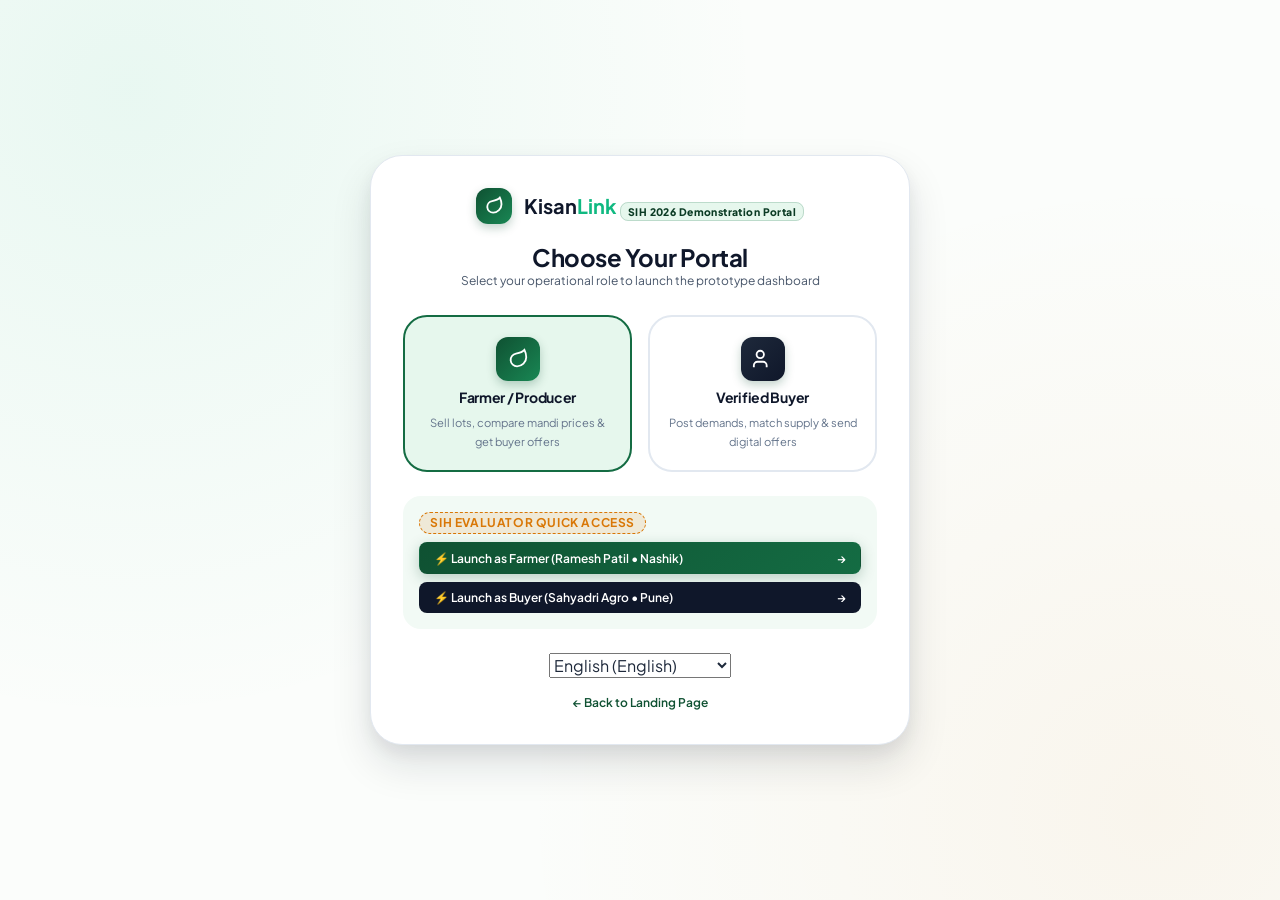
==== commit 7fb0a319: "feat(frontend): add multilingual UI, voice assistant, crop quality and farmer actions" ====
--- a/frontend/pages/auth.html
+++ b/frontend/pages/auth.html
@@ -1,15 +1,19 @@
 <!DOCTYPE html>
 <html lang="en">
+
 <head>
   <meta charset="UTF-8">
   <meta name="viewport" content="width=device-width, initial-scale=1.0">
-  <meta name="description" content="KisanLink Portal Access — Role Entry and Authentication for Farmers, Buyers, and FPOs.">
+  <meta name="description"
+    content="KisanLink Portal Access — Role Entry and Authentication for Farmers, Buyers, and FPOs.">
   <title>Access Portal — KisanLink | SIH 2026</title>
 
   <!-- Google Fonts -->
   <link rel="preconnect" href="https://fonts.googleapis.com">
   <link rel="preconnect" href="https://fonts.gstatic.com" crossorigin>
-  <link href="https://fonts.googleapis.com/css2?family=JetBrains+Mono:wght@400;600;700&family=Plus+Jakarta+Sans:wght@400;500;600;700;800&display=swap" rel="stylesheet">
+  <link
+    href="https://fonts.googleapis.com/css2?family=JetBrains+Mono:wght@400;600;700&family=Plus+Jakarta+Sans:wght@400;500;600;700;800&display=swap"
+    rel="stylesheet">
 
   <!-- Core Stylesheets -->
   <link rel="stylesheet" href="../css/style.css">
@@ -23,9 +27,10 @@
       justify-content: center;
       padding: var(--space-6);
       background: radial-gradient(circle at 10% 10%, rgba(16, 185, 129, 0.08) 0%, transparent 45%),
-                  radial-gradient(circle at 90% 90%, rgba(217, 119, 6, 0.06) 0%, transparent 45%),
-                  var(--bg-page);
+        radial-gradient(circle at 90% 90%, rgba(217, 119, 6, 0.06) 0%, transparent 45%),
+        var(--bg-page);
     }
+
     .auth-card {
       background-color: #FFFFFF;
       border: 1px solid var(--color-slate-200);
@@ -35,12 +40,14 @@
       padding: var(--space-8);
       box-shadow: var(--shadow-xl);
     }
+
     .role-grid-auth {
       display: grid;
       grid-template-columns: 1fr 1fr;
       gap: var(--space-4);
       margin: var(--space-6) 0;
     }
+
     .role-auth-btn {
       border: 2px solid var(--color-slate-200);
       border-radius: var(--radius-xl);
@@ -56,18 +63,21 @@
       text-decoration: none;
       color: inherit;
     }
+
     .role-auth-btn:hover {
       border-color: var(--color-primary-500);
       background-color: var(--color-primary-50);
       transform: translateY(-2px);
       box-shadow: var(--shadow-sm);
     }
+
     .role-auth-btn.active {
       border-color: var(--color-primary-600);
       background-color: var(--color-primary-100);
     }
   </style>
 </head>
+
 <body>
 
   <div class="auth-page-wrapper">
@@ -76,14 +86,16 @@
         <a href="../index.html" class="brand-logo" style="justify-content: center; margin-bottom: var(--space-2);">
           <div class="brand-icon-wrapper" style="width: 36px; height: 36px;">
             <svg width="20" height="20" viewBox="0 0 24 24" fill="none" stroke="currentColor" stroke-width="2.2">
-              <path d="M11 20A7 7 0 0 1 9.8 6.1C15.5 5 17 4.48 19 2c1 2 2 4.18 2 8 0 5.5-4.78 10-10 10Z"/>
+              <path d="M11 20A7 7 0 0 1 9.8 6.1C15.5 5 17 4.48 19 2c1 2 2 4.18 2 8 0 5.5-4.78 10-10 10Z" />
             </svg>
           </div>
           <span>Kisan<span class="text-emerald">Link</span></span>
         </a>
         <span class="brand-badge">SIH 2026 Demonstration Portal</span>
-        <h1 style="font-size: var(--text-2xl); font-weight: var(--weight-bold); margin-top: var(--space-3);">Choose Your Portal</h1>
-        <p style="font-size: var(--text-xs); color: var(--color-slate-600);">Select your operational role to launch the prototype dashboard</p>
+        <h1 style="font-size: var(--text-2xl); font-weight: var(--weight-bold); margin-top: var(--space-3);">Choose Your
+          Portal</h1>
+        <p style="font-size: var(--text-xs); color: var(--color-slate-600);">Select your operational role to launch the
+          prototype dashboard</p>
       </div>
 
       <div class="role-grid-auth">
@@ -91,28 +103,32 @@
         <a href="farmer.html" class="role-auth-btn active">
           <div class="brand-icon-wrapper" style="width: 44px; height: 44px;">
             <svg width="22" height="22" viewBox="0 0 24 24" fill="none" stroke="currentColor" stroke-width="2">
-              <path d="M11 20A7 7 0 0 1 9.8 6.1C15.5 5 17 4.48 19 2c1 2 2 4.18 2 8 0 5.5-4.78 10-10 10Z"/>
+              <path d="M11 20A7 7 0 0 1 9.8 6.1C15.5 5 17 4.48 19 2c1 2 2 4.18 2 8 0 5.5-4.78 10-10 10Z" />
             </svg>
           </div>
           <h3 style="font-size: var(--text-sm); font-weight: var(--weight-bold);">Farmer / Producer</h3>
-          <p style="font-size: 0.7rem; color: var(--color-slate-500);">Sell lots, compare mandi prices & get buyer offers</p>
+          <p style="font-size: 0.7rem; color: var(--color-slate-500);">Sell lots, compare mandi prices & get buyer
+            offers</p>
         </a>
 
         <!-- Buyer Role -->
         <a href="buyer.html" class="role-auth-btn">
-          <div class="brand-icon-wrapper" style="width: 44px; height: 44px; background: linear-gradient(135deg, #1E293B 0%, #0F172A 100%);">
+          <div class="brand-icon-wrapper"
+            style="width: 44px; height: 44px; background: linear-gradient(135deg, #1E293B 0%, #0F172A 100%);">
             <svg width="22" height="22" viewBox="0 0 24 24" fill="none" stroke="currentColor" stroke-width="2">
-              <path d="M16 21v-2a4 4 0 0 0-4-4H6a4 4 0 0 0-4 4v2"/>
-              <circle cx="9" cy="7" r="4"/>
+              <path d="M16 21v-2a4 4 0 0 0-4-4H6a4 4 0 0 0-4 4v2" />
+              <circle cx="9" cy="7" r="4" />
             </svg>
           </div>
           <h3 style="font-size: var(--text-sm); font-weight: var(--weight-bold);">Verified Buyer</h3>
-          <p style="font-size: 0.7rem; color: var(--color-slate-500);">Post demands, match supply & send digital offers</p>
+          <p style="font-size: 0.7rem; color: var(--color-slate-500);">Post demands, match supply & send digital offers
+          </p>
         </a>
       </div>
 
       <!-- Quick Demo Access Banner -->
-      <div style="background-color: var(--color-primary-50); border: 1px solid var(--color-primary-200); border-radius: var(--radius-lg); padding: var(--space-4); margin-bottom: var(--space-6);">
+      <div
+        style="background-color: var(--color-primary-50); border: 1px solid var(--color-primary-200); border-radius: var(--radius-lg); padding: var(--space-4); margin-bottom: var(--space-6);">
         <div class="flex items-center gap-2" style="margin-bottom: var(--space-2);">
           <span class="badge badge-demo">SIH Evaluator Quick Access</span>
         </div>
@@ -128,11 +144,43 @@
         </div>
       </div>
 
+      <!-- 13-Language Selector -->
+      <div style="display: flex; justify-content: center; margin-bottom: var(--space-4);">
+        <div class="kl-lang-dropdown-wrap">
+          <select class="kl-lang-select" aria-label="Select preferred language" data-lang-select>
+            <option value="en">English (English)</option>
+            <option value="hi">हिन्दी (Hindi)</option>
+            <option value="mr">मराठी (Marathi)</option>
+            <option value="gu">ગુજરાતી (Gujarati)</option>
+            <option value="pa">ਪੰਜਾਬੀ (Punjabi)</option>
+            <option value="bn">বাংলা (Bengali)</option>
+            <option value="ta">தமிழ் (Tamil)</option>
+            <option value="te">తెలుగు (Telugu)</option>
+            <option value="kn">ಕನ್ನಡ (Kannada)</option>
+            <option value="ml">മലയാളം (Malayalam)</option>
+            <option value="or">ଓଡ଼ିଆ (Odia)</option>
+            <option value="as">অসমীয়া (Assamese)</option>
+            <option value="ur">اردو (Urdu)</option>
+          </select>
+        </div>
+      </div>
+
       <div class="text-center" style="font-size: var(--text-xs); color: var(--color-slate-500);">
         <a href="../index.html" style="color: var(--color-primary-700); font-weight: var(--weight-semibold);">← Back to Landing Page</a>
       </div>
     </div>
   </div>
 
+  <script src="../js/config.js"></script>
+  <script src="../js/api.js"></script>
+  <script src="../js/i18n.js"></script>
+  <script>
+    document.querySelectorAll('[data-lang-select]').forEach(function(sel) {
+      sel.addEventListener('change', function() {
+        if (window.KL_I18n) window.KL_I18n.setLocale(sel.value);
+      });
+    });
+  </script>
 </body>
-</html>
+
+</html>
--- a/frontend/css/responsive.css
+++ b/frontend/css/responsive.css
@@ -312,3 +312,140 @@
     grid-template-columns: 1fr;
   }
 }
+
+/* --------------------------------------------------------------------------
+   5. Crop Quality Assessment — Responsive Adaptations (Step 3)
+   -------------------------------------------------------------------------- */
+
+/* Tablet: stack two-column CQA layout */
+@media (max-width: 991px) {
+  .cqa-main-layout {
+    grid-template-columns: 1fr;
+  }
+}
+
+/* Mobile: full-width mode buttons, compact panels */
+@media (max-width: 767px) {
+  .cqa-mode-toggle {
+    gap: var(--space-2);
+  }
+
+  .cqa-mode-btn {
+    padding: 0.55rem 0.9rem;
+    font-size: var(--text-xs);
+  }
+
+  .cqa-camera-panel {
+    min-height: 220px;
+    border-radius: var(--radius-lg);
+  }
+
+  .cqa-video,
+  .cqa-captured-img {
+    border-radius: var(--radius-lg);
+    max-height: 280px;
+  }
+
+  .cqa-upload-dropzone {
+    padding: var(--space-8) var(--space-4);
+  }
+
+  .cqa-analyze-btn {
+    font-size: var(--text-sm);
+    padding: 0.75rem var(--space-4);
+  }
+
+  .cqa-result-grid {
+    grid-template-columns: 1fr;
+  }
+
+  .cqa-workflow {
+    font-size: 0.68rem;
+    padding: 0.35rem 0.75rem;
+  }
+
+  .cqa-context-banner {
+    flex-direction: column;
+    gap: var(--space-2);
+  }
+}
+
+/* Extra small: single-column, max-width full */
+@media (max-width: 480px) {
+  .cqa-upload-preview-meta {
+    flex-direction: column;
+    align-items: flex-start;
+  }
+
+  .cqa-capture-btn {
+    width: 52px;
+    height: 52px;
+  }
+
+  .cqa-capture-inner {
+    width: 36px;
+    height: 36px;
+  }
+}
+
+
+/* --------------------------------------------------------------------------
+   6. STEP 4 — Responsive Adaptations
+   -------------------------------------------------------------------------- */
+
+@media (max-width: 1200px) {
+  .ba-inputs-grid       { grid-template-columns: repeat(4, 1fr); }
+  .pf-result-grid       { grid-template-columns: 180px 1fr 180px; }
+}
+
+@media (max-width: 991px) {
+  /* Best Action: 4 → 2 cols */
+  .ba-inputs-grid       { grid-template-columns: repeat(2, 1fr); }
+  /* Price Forecast: horizontal → stacked */
+  .pf-result-grid       { grid-template-columns: 1fr; gap: var(--space-4); }
+  .pf-controls          { flex-direction: column; align-items: stretch; }
+  /* Buyer Match: auto-fill → 1 col */
+  .bmc-grid             { grid-template-columns: 1fr; }
+  /* Notifications dropdown */
+  .notif-dropdown       { width: 300px; }
+  /* Chat panel */
+  .chat-panel           { width: 320px; }
+}
+
+@media (max-width: 767px) {
+  /* Best Action: 2 → 1 col */
+  .ba-inputs-grid       { grid-template-columns: repeat(2, 1fr); }
+  /* Market Compare: form stacked */
+  .mc-location-form     { flex-direction: column; }
+  /* Decision pipeline full width */
+  .dp-pipeline          { max-width: 100%; }
+  /* Chat FAB at bottom-right stays; panel full-width on small */
+  .chat-panel           { width: 300px; }
+  .chat-fab-wrap        { right: var(--space-4); bottom: var(--space-4); }
+  /* Notification dropdown full-width */
+  .notif-dropdown       { width: 280px; right: -60px; }
+  /* Profile panel */
+  .profile-panel-row    { flex-direction: column; align-items: flex-start; }
+}
+
+@media (max-width: 480px) {
+  .ba-inputs-grid       { grid-template-columns: 1fr; }
+  .ba-rec-chip          { font-size: var(--text-base); padding: var(--space-2) var(--space-4); }
+  .chat-panel           { width: calc(100vw - var(--space-8)); }
+  .chat-fab-wrap        { right: var(--space-3); bottom: var(--space-3); }
+  .bmc-details-grid     { grid-template-columns: 1fr; }
+  .bmc-actions          { flex-direction: column; }
+  .qa-chips-grid        { flex-direction: column; }
+  .qa-chip              { width: 100%; justify-content: center; }
+  .cqa-guide-grid       { grid-template-columns: 1fr; }
+}
+
+/* --------------------------------------------------------------------------
+   7. STEP 5 — Multilingual, Voice & Touch Adaptations
+   -------------------------------------------------------------------------- */
+@media (max-width: 640px) {
+  .kl-lang-select       { font-size: 0.75rem; padding: 0.3rem 1.6rem 0.3rem 0.5rem; }
+  .chat-input-bar       { padding: var(--space-2) var(--space-3); }
+  .chat-mic-btn         { width: 34px; height: 34px; }
+  .chat-send-btn        { width: 34px; height: 34px; }
+}
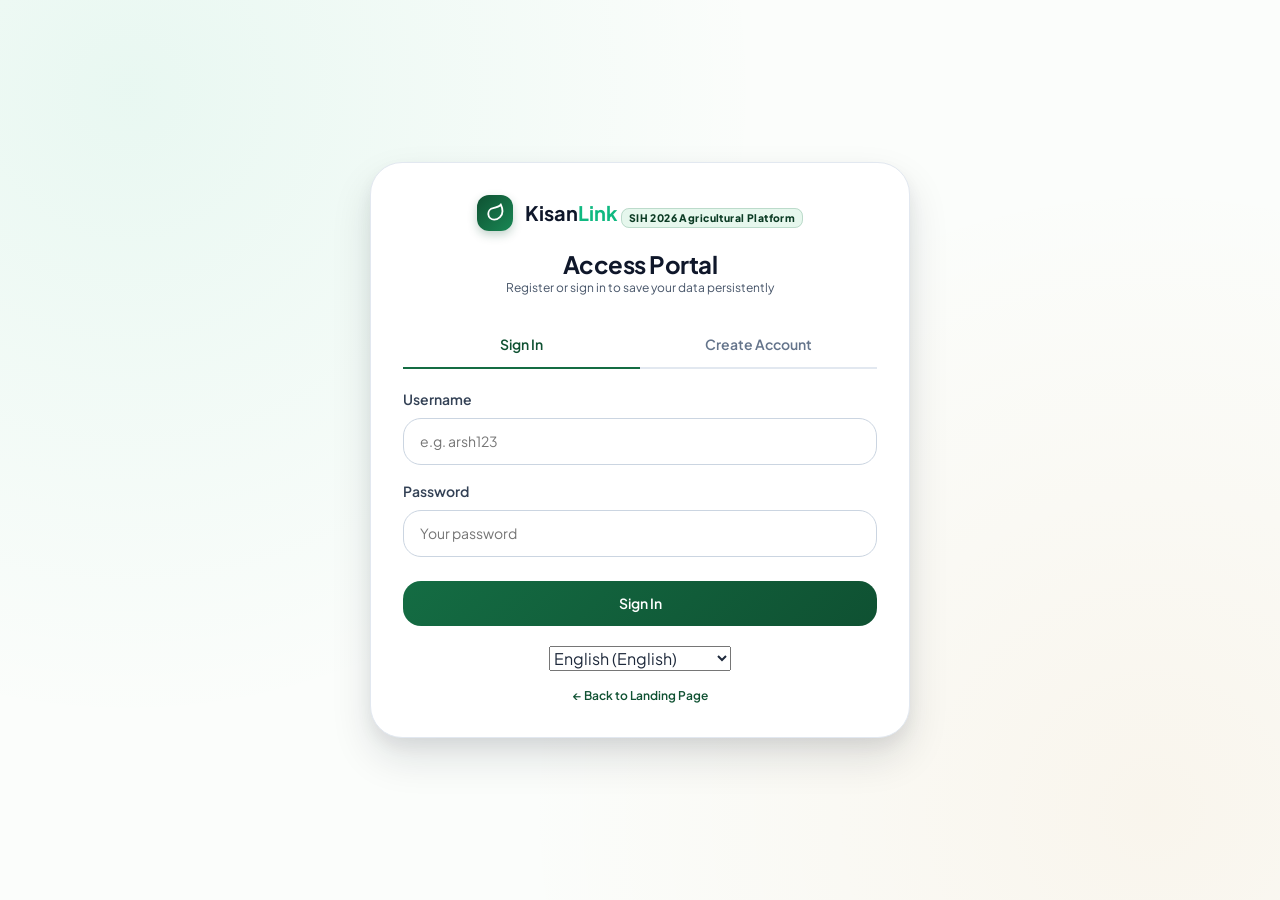
==== commit 6e41c0d3: "Complete KisanLink dashboard and sell-now improvements" ====
--- a/frontend/pages/auth.html
+++ b/frontend/pages/auth.html
@@ -75,6 +75,162 @@
       border-color: var(--color-primary-600);
       background-color: var(--color-primary-100);
     }
+
+    /* Auth form styles */
+    .auth-divider {
+      display: flex;
+      align-items: center;
+      gap: var(--space-3);
+      margin: var(--space-5) 0;
+      color: var(--color-slate-400);
+      font-size: var(--text-xs);
+    }
+    .auth-divider::before, .auth-divider::after {
+      content: '';
+      flex: 1;
+      border-top: 1px solid var(--color-slate-200);
+    }
+
+    .auth-tabs {
+      display: flex;
+      border-bottom: 2px solid var(--color-slate-200);
+      margin-bottom: var(--space-5);
+    }
+    .auth-tab {
+      flex: 1;
+      padding: var(--space-3) var(--space-4);
+      font-size: var(--text-sm);
+      font-weight: var(--weight-semibold);
+      text-align: center;
+      cursor: pointer;
+      color: var(--color-slate-500);
+      border-bottom: 2px solid transparent;
+      margin-bottom: -2px;
+      transition: all 0.2s;
+      background: none;
+      border-left: none;
+      border-right: none;
+      border-top: none;
+    }
+    .auth-tab.active {
+      color: var(--color-primary-700);
+      border-bottom-color: var(--color-primary-600);
+    }
+    .auth-tab:hover:not(.active) {
+      color: var(--color-slate-700);
+      background: var(--color-slate-50);
+    }
+
+    .auth-form { display: none; }
+    .auth-form.active { display: block; }
+
+    .form-group {
+      margin-bottom: var(--space-4);
+    }
+    .form-label {
+      display: block;
+      font-size: var(--text-sm);
+      font-weight: var(--weight-semibold);
+      color: var(--color-slate-700);
+      margin-bottom: var(--space-2);
+    }
+    .form-input {
+      width: 100%;
+      padding: var(--space-3) var(--space-4);
+      border: 1px solid var(--color-slate-300);
+      border-radius: var(--radius-lg);
+      font-size: var(--text-sm);
+      color: var(--color-slate-800);
+      background: #fff;
+      transition: border-color 0.2s;
+      box-sizing: border-box;
+    }
+    .form-input:focus {
+      outline: none;
+      border-color: var(--color-primary-500);
+      box-shadow: 0 0 0 3px rgba(16, 185, 129, 0.12);
+    }
+    .form-row {
+      display: grid;
+      grid-template-columns: 1fr 1fr;
+      gap: var(--space-3);
+    }
+
+    .auth-error {
+      background: #FEF2F2;
+      border: 1px solid #FECACA;
+      border-radius: var(--radius-lg);
+      color: #DC2626;
+      padding: var(--space-3) var(--space-4);
+      font-size: var(--text-sm);
+      margin-bottom: var(--space-4);
+      display: none;
+    }
+    .auth-error.visible { display: block; }
+
+    .auth-success {
+      background: #ECFDF5;
+      border: 1px solid #A7F3D0;
+      border-radius: var(--radius-lg);
+      color: #065F46;
+      padding: var(--space-3) var(--space-4);
+      font-size: var(--text-sm);
+      margin-bottom: var(--space-4);
+      display: none;
+    }
+    .auth-success.visible { display: block; }
+
+    .btn-auth {
+      width: 100%;
+      padding: var(--space-3) var(--space-5);
+      background: linear-gradient(135deg, var(--color-primary-600) 0%, var(--color-primary-700) 100%);
+      color: white;
+      border: none;
+      border-radius: var(--radius-lg);
+      font-size: var(--text-sm);
+      font-weight: var(--weight-semibold);
+      cursor: pointer;
+      transition: all 0.2s;
+      margin-top: var(--space-2);
+    }
+    .btn-auth:hover { opacity: 0.92; transform: translateY(-1px); }
+    .btn-auth:disabled { opacity: 0.6; cursor: not-allowed; transform: none; }
+
+    .role-select-row {
+      display: grid;
+      grid-template-columns: 1fr 1fr;
+      gap: var(--space-3);
+      margin-bottom: var(--space-4);
+    }
+    .role-option {
+      border: 2px solid var(--color-slate-200);
+      border-radius: var(--radius-lg);
+      padding: var(--space-3);
+      text-align: center;
+      cursor: pointer;
+      transition: all 0.2s;
+    }
+    .role-option.selected {
+      border-color: var(--color-primary-600);
+      background: var(--color-primary-50);
+    }
+    .role-option input { display: none; }
+    .role-option-label {
+      font-size: var(--text-sm);
+      font-weight: var(--weight-semibold);
+      color: var(--color-slate-700);
+    }
+    .role-option.selected .role-option-label { color: var(--color-primary-700); }
+
+    .logged-in-banner {
+      background: #ECFDF5;
+      border: 1px solid #A7F3D0;
+      border-radius: var(--radius-lg);
+      padding: var(--space-4);
+      margin-bottom: var(--space-4);
+      display: none;
+    }
+    .logged-in-banner.visible { display: block; }
   </style>
 </head>
 
@@ -91,61 +247,98 @@
           </div>
           <span>Kisan<span class="text-emerald">Link</span></span>
         </a>
-        <span class="brand-badge">SIH 2026 Demonstration Portal</span>
-        <h1 style="font-size: var(--text-2xl); font-weight: var(--weight-bold); margin-top: var(--space-3);">Choose Your
-          Portal</h1>
-        <p style="font-size: var(--text-xs); color: var(--color-slate-600);">Select your operational role to launch the
-          prototype dashboard</p>
-      </div>
-
-      <div class="role-grid-auth">
-        <!-- Farmer Role -->
-        <a href="farmer.html" class="role-auth-btn active">
-          <div class="brand-icon-wrapper" style="width: 44px; height: 44px;">
-            <svg width="22" height="22" viewBox="0 0 24 24" fill="none" stroke="currentColor" stroke-width="2">
-              <path d="M11 20A7 7 0 0 1 9.8 6.1C15.5 5 17 4.48 19 2c1 2 2 4.18 2 8 0 5.5-4.78 10-10 10Z" />
-            </svg>
+        <span class="brand-badge">SIH 2026 Agricultural Platform</span>
+        <h1 style="font-size: var(--text-2xl); font-weight: var(--weight-bold); margin-top: var(--space-3);">Access Portal</h1>
+        <p style="font-size: var(--text-xs); color: var(--color-slate-600);">Register or sign in to save your data persistently</p>
+      </div>
+
+      <!-- Already logged-in banner -->
+      <div class="logged-in-banner" id="loggedInBanner">
+        <div style="font-size: var(--text-sm); font-weight: var(--weight-semibold); color: #065F46; margin-bottom: var(--space-2);">
+          ✓ Signed in as <span id="loggedInName"></span> (<span id="loggedInRole"></span>)
+        </div>
+        <div style="display: flex; gap: var(--space-3);">
+          <a href="farmer.html" class="btn btn-primary btn-sm" id="goDashboardBtn" style="flex: 1; justify-content: center;">Go to Dashboard →</a>
+          <button onclick="handleLogout()" class="btn btn-secondary btn-sm" style="flex: 0 0 auto;">Sign Out</button>
+        </div>
+      </div>
+
+
+      <!-- Auth Tabs -->
+      <div class="auth-tabs">
+        <button class="auth-tab active" id="tabLogin" onclick="switchTab('login')">Sign In</button>
+        <button class="auth-tab" id="tabRegister" onclick="switchTab('register')">Create Account</button>
+      </div>
+
+      <!-- Login Form -->
+      <div class="auth-form active" id="formLogin">
+        <div class="auth-error" id="loginError"></div>
+        <div class="auth-success" id="loginSuccess"></div>
+
+        <div class="form-group">
+          <label class="form-label" for="loginUsername">Username</label>
+          <input class="form-input" type="text" id="loginUsername" placeholder="e.g. arsh123" autocomplete="username">
+        </div>
+        <div class="form-group">
+          <label class="form-label" for="loginPassword">Password</label>
+          <input class="form-input" type="password" id="loginPassword" placeholder="Your password" autocomplete="current-password">
+        </div>
+        <button class="btn-auth" id="btnLogin" onclick="handleLogin()">Sign In</button>
+      </div>
+
+      <!-- Register Form -->
+      <div class="auth-form" id="formRegister">
+        <div class="auth-error" id="registerError"></div>
+        <div class="auth-success" id="registerSuccess"></div>
+
+        <div class="form-group">
+          <label class="form-label">I am a</label>
+          <div class="role-select-row">
+            <label class="role-option selected" id="roleFarmer">
+              <input type="radio" name="regRole" value="FARMER" checked>
+              <div style="font-size: 1.2rem; margin-bottom: 4px;">🌾</div>
+              <div class="role-option-label">Farmer / FPO</div>
+            </label>
+            <label class="role-option" id="roleBuyer">
+              <input type="radio" name="regRole" value="BUYER">
+              <div style="font-size: 1.2rem; margin-bottom: 4px;">🏭</div>
+              <div class="role-option-label">Buyer / Processor</div>
+            </label>
           </div>
-          <h3 style="font-size: var(--text-sm); font-weight: var(--weight-bold);">Farmer / Producer</h3>
-          <p style="font-size: 0.7rem; color: var(--color-slate-500);">Sell lots, compare mandi prices & get buyer
-            offers</p>
-        </a>
-
-        <!-- Buyer Role -->
-        <a href="buyer.html" class="role-auth-btn">
-          <div class="brand-icon-wrapper"
-            style="width: 44px; height: 44px; background: linear-gradient(135deg, #1E293B 0%, #0F172A 100%);">
-            <svg width="22" height="22" viewBox="0 0 24 24" fill="none" stroke="currentColor" stroke-width="2">
-              <path d="M16 21v-2a4 4 0 0 0-4-4H6a4 4 0 0 0-4 4v2" />
-              <circle cx="9" cy="7" r="4" />
-            </svg>
+        </div>
+
+        <div class="form-row">
+          <div class="form-group">
+            <label class="form-label" for="regName">Full Name</label>
+            <input class="form-input" type="text" id="regName" placeholder="e.g. Arsh Gulati" autocomplete="name">
           </div>
-          <h3 style="font-size: var(--text-sm); font-weight: var(--weight-bold);">Verified Buyer</h3>
-          <p style="font-size: 0.7rem; color: var(--color-slate-500);">Post demands, match supply & send digital offers
-          </p>
-        </a>
-      </div>
-
-      <!-- Quick Demo Access Banner -->
-      <div
-        style="background-color: var(--color-primary-50); border: 1px solid var(--color-primary-200); border-radius: var(--radius-lg); padding: var(--space-4); margin-bottom: var(--space-6);">
-        <div class="flex items-center gap-2" style="margin-bottom: var(--space-2);">
-          <span class="badge badge-demo">SIH Evaluator Quick Access</span>
-        </div>
-        <div class="flex flex-col gap-2">
-          <a href="farmer.html" class="btn btn-primary btn-sm" style="width: 100%; justify-content: space-between;">
-            <span>⚡ Launch as Farmer (Ramesh Patil • Nashik)</span>
-            <span>→</span>
-          </a>
-          <a href="buyer.html" class="btn btn-secondary btn-sm" style="width: 100%; justify-content: space-between;">
-            <span>⚡ Launch as Buyer (Sahyadri Agro • Pune)</span>
-            <span>→</span>
-          </a>
-        </div>
+          <div class="form-group">
+            <label class="form-label" for="regUsername">Username <span style="font-weight:400;color:var(--color-slate-400)">(unique, no spaces)</span></label>
+            <input class="form-input" type="text" id="regUsername" placeholder="e.g. arsh123" autocomplete="username">
+          </div>
+        </div>
+
+        <div class="form-row">
+          <div class="form-group">
+            <label class="form-label" for="regDistrict">District <span style="font-weight:400;color:var(--color-slate-400)">(optional)</span></label>
+            <input class="form-input" type="text" id="regDistrict" placeholder="Nashik">
+          </div>
+          <div class="form-group">
+            <label class="form-label" for="regState">State <span style="font-weight:400;color:var(--color-slate-400)">(optional)</span></label>
+            <input class="form-input" type="text" id="regState" placeholder="Maharashtra" value="Maharashtra">
+          </div>
+        </div>
+
+        <div class="form-group">
+          <label class="form-label" for="regPassword">Password <span style="font-weight:400; color: var(--color-slate-400);">(min 4 characters)</span></label>
+          <input class="form-input" type="password" id="regPassword" placeholder="Create a password" autocomplete="new-password">
+        </div>
+
+        <button class="btn-auth" id="btnRegister" onclick="handleRegister()">Create Account</button>
       </div>
 
       <!-- 13-Language Selector -->
-      <div style="display: flex; justify-content: center; margin-bottom: var(--space-4);">
+      <div style="display: flex; justify-content: center; margin-top: var(--space-5);">
         <div class="kl-lang-dropdown-wrap">
           <select class="kl-lang-select" aria-label="Select preferred language" data-lang-select>
             <option value="en">English (English)</option>
@@ -165,7 +358,7 @@
         </div>
       </div>
 
-      <div class="text-center" style="font-size: var(--text-xs); color: var(--color-slate-500);">
+      <div class="text-center" style="font-size: var(--text-xs); color: var(--color-slate-500); margin-top: var(--space-4);">
         <a href="../index.html" style="color: var(--color-primary-700); font-weight: var(--weight-semibold);">← Back to Landing Page</a>
       </div>
     </div>
@@ -175,11 +368,217 @@
   <script src="../js/api.js"></script>
   <script src="../js/i18n.js"></script>
   <script>
+    const API_BASE = (window.CONFIG && window.CONFIG.API_BASE_URL) || 'http://localhost:5000/api';
+
+    // ----------------------------------------------------------------
+    // Tab switching
+    // ----------------------------------------------------------------
+    function switchTab(tab) {
+      document.getElementById('formLogin').classList.toggle('active', tab === 'login');
+      document.getElementById('formRegister').classList.toggle('active', tab === 'register');
+      document.getElementById('tabLogin').classList.toggle('active', tab === 'login');
+      document.getElementById('tabRegister').classList.toggle('active', tab === 'register');
+      clearMessages();
+    }
+
+    function clearMessages() {
+      ['loginError','loginSuccess','registerError','registerSuccess'].forEach(function(id) {
+        var el = document.getElementById(id);
+        if (el) { el.className = el.className.replace(' visible',''); el.textContent = ''; }
+      });
+    }
+
+    function showMsg(id, text) {
+      var el = document.getElementById(id);
+      if (!el) return;
+      el.textContent = text;
+      if (!el.classList.contains('visible')) el.classList.add('visible');
+    }
+
+    // ----------------------------------------------------------------
+    // Check if already logged in
+    // ----------------------------------------------------------------
+    function checkLoggedIn() {
+      var token = null;
+      try { token = localStorage.getItem('kisanlink_auth_token'); } catch(e) {}
+      if (!token) return;
+
+      fetch(API_BASE + '/auth/me', {
+        headers: { 'Authorization': 'Bearer ' + token, 'Accept': 'application/json' }
+      })
+      .then(function(r) { return r.json(); })
+      .then(function(data) {
+        if (data && data.success && data.user) {
+          showLoggedInBanner(data.user, data.role);
+        }
+      })
+      .catch(function() {}); // Silently ignore if backend not available
+    }
+
+    function showLoggedInBanner(user, role) {
+      var banner = document.getElementById('loggedInBanner');
+      banner.classList.add('visible');
+      document.getElementById('loggedInName').textContent = user.name || 'User';
+      document.getElementById('loggedInRole').textContent = (role || user.role || '').toLowerCase();
+      var dashBtn = document.getElementById('goDashboardBtn');
+      dashBtn.href = (role || user.role || '').toUpperCase() === 'BUYER' ? 'buyer.html' : 'farmer.html';
+    }
+
+    // ----------------------------------------------------------------
+    // Role selection
+    // ----------------------------------------------------------------
+    document.querySelectorAll('input[name="regRole"]').forEach(function(radio) {
+      radio.addEventListener('change', function() {
+        document.getElementById('roleFarmer').classList.toggle('selected', this.value === 'FARMER');
+        document.getElementById('roleBuyer').classList.toggle('selected', this.value === 'BUYER');
+      });
+    });
+
+    // ----------------------------------------------------------------
+    // Login
+    // ----------------------------------------------------------------
+    function handleLogin() {
+      clearMessages();
+      var username = (document.getElementById('loginUsername').value || '').trim();
+      var password = (document.getElementById('loginPassword').value || '').trim();
+
+      if (!username || !password) {
+        showMsg('loginError', 'Please enter your username and password.');
+        return;
+      }
+
+      var btn = document.getElementById('btnLogin');
+      btn.disabled = true;
+      btn.textContent = 'Signing in…';
+
+      fetch(API_BASE + '/auth/login', {
+        method: 'POST',
+        headers: { 'Content-Type': 'application/json', 'Accept': 'application/json' },
+        body: JSON.stringify({ username: username, password: password })
+      })
+      .then(function(r) { return r.json().then(function(d) { return { ok: r.ok, data: d }; }); })
+      .then(function(res) {
+        btn.disabled = false;
+        btn.textContent = 'Sign In';
+        if (!res.ok || !res.data.success) {
+          showMsg('loginError', (res.data && res.data.error) || 'Login failed. Check your credentials.');
+          return;
+        }
+        try { localStorage.setItem('kisanlink_auth_token', res.data.token); } catch(e) {}
+        try { localStorage.setItem('kisanlink_user', JSON.stringify(res.data.user)); } catch(e) {}
+
+        showMsg('loginSuccess', 'Signed in! Redirecting…');
+        var role = (res.data.user && res.data.user.role) || 'FARMER';
+        setTimeout(function() {
+          window.location.href = role === 'BUYER' ? 'buyer.html' : 'farmer.html';
+        }, 800);
+      })
+      .catch(function(err) {
+        btn.disabled = false;
+        btn.textContent = 'Sign In';
+        showMsg('loginError', 'Cannot connect to KisanLink server. Make sure python backend/app.py is running.');
+      });
+    }
+
+    // ----------------------------------------------------------------
+    // Register
+    // ----------------------------------------------------------------
+    function handleRegister() {
+      clearMessages();
+      var roleEl = document.querySelector('input[name="regRole"]:checked');
+      var role = roleEl ? roleEl.value : 'FARMER';
+      var name = (document.getElementById('regName').value || '').trim();
+      var username = (document.getElementById('regUsername').value || '').trim();
+      var district = (document.getElementById('regDistrict').value || '').trim();
+      var state = (document.getElementById('regState').value || '').trim() || 'Maharashtra';
+      var password = (document.getElementById('regPassword').value || '').trim();
+
+      if (!name || !username || !password) {
+        showMsg('registerError', 'Full name, username, and password are required.');
+        return;
+      }
+      if (/\s/.test(username)) {
+        showMsg('registerError', 'Username cannot contain spaces.');
+        return;
+      }
+      if (password.length < 4) {
+        showMsg('registerError', 'Password must be at least 4 characters.');
+        return;
+      }
+
+      var btn = document.getElementById('btnRegister');
+      btn.disabled = true;
+      btn.textContent = 'Creating account…';
+
+      var body = { name: name, username: username, password: password, role: role, district: district, state: state };
+      if (role === 'BUYER') { body.business_name = name; }
+
+      fetch(API_BASE + '/auth/register', {
+        method: 'POST',
+        headers: { 'Content-Type': 'application/json', 'Accept': 'application/json' },
+        body: JSON.stringify(body)
+      })
+      .then(function(r) { return r.json().then(function(d) { return { ok: r.ok, data: d, status: r.status }; }); })
+      .then(function(res) {
+        btn.disabled = false;
+        btn.textContent = 'Create Account';
+        if (!res.ok || !res.data.success) {
+          var msg = (res.data && res.data.error) || 'Registration failed.';
+          if (res.status === 409) msg = (res.data && res.data.error) || 'That username is already taken.';
+          showMsg('registerError', msg);
+          return;
+        }
+        try { localStorage.setItem('kisanlink_auth_token', res.data.token); } catch(e) {}
+        try { localStorage.setItem('kisanlink_user', JSON.stringify(res.data.user)); } catch(e) {}
+
+        showMsg('registerSuccess', 'Account created! Redirecting to dashboard…');
+        var userRole = (res.data.user && res.data.user.role) || role;
+        setTimeout(function() {
+          window.location.href = userRole === 'BUYER' ? 'buyer.html' : 'farmer.html';
+        }, 900);
+      })
+      .catch(function() {
+        btn.disabled = false;
+        btn.textContent = 'Create Account';
+        showMsg('registerError', 'Cannot connect to KisanLink server. Make sure python backend/app.py is running.');
+      });
+    }
+
+    // ----------------------------------------------------------------
+    // Logout
+    // ----------------------------------------------------------------
+    function handleLogout() {
+      try { localStorage.removeItem('kisanlink_auth_token'); } catch(e) {}
+      try { localStorage.removeItem('kisanlink_user'); } catch(e) {}
+      document.getElementById('loggedInBanner').classList.remove('visible');
+    }
+
+    // ----------------------------------------------------------------
+    // Enter key support
+    // ----------------------------------------------------------------
+    document.getElementById('loginPassword').addEventListener('keydown', function(e) {
+      if (e.key === 'Enter') handleLogin();
+    });
+    document.getElementById('loginUsername').addEventListener('keydown', function(e) {
+      if (e.key === 'Enter') handleLogin();
+    });
+    document.getElementById('regPassword').addEventListener('keydown', function(e) {
+      if (e.key === 'Enter') handleRegister();
+    });
+
+    // ----------------------------------------------------------------
+    // Language selector
+    // ----------------------------------------------------------------
     document.querySelectorAll('[data-lang-select]').forEach(function(sel) {
       sel.addEventListener('change', function() {
         if (window.KL_I18n) window.KL_I18n.setLocale(sel.value);
       });
     });
+
+    // ----------------------------------------------------------------
+    // Init
+    // ----------------------------------------------------------------
+    checkLoggedIn();
   </script>
 </body>
 
